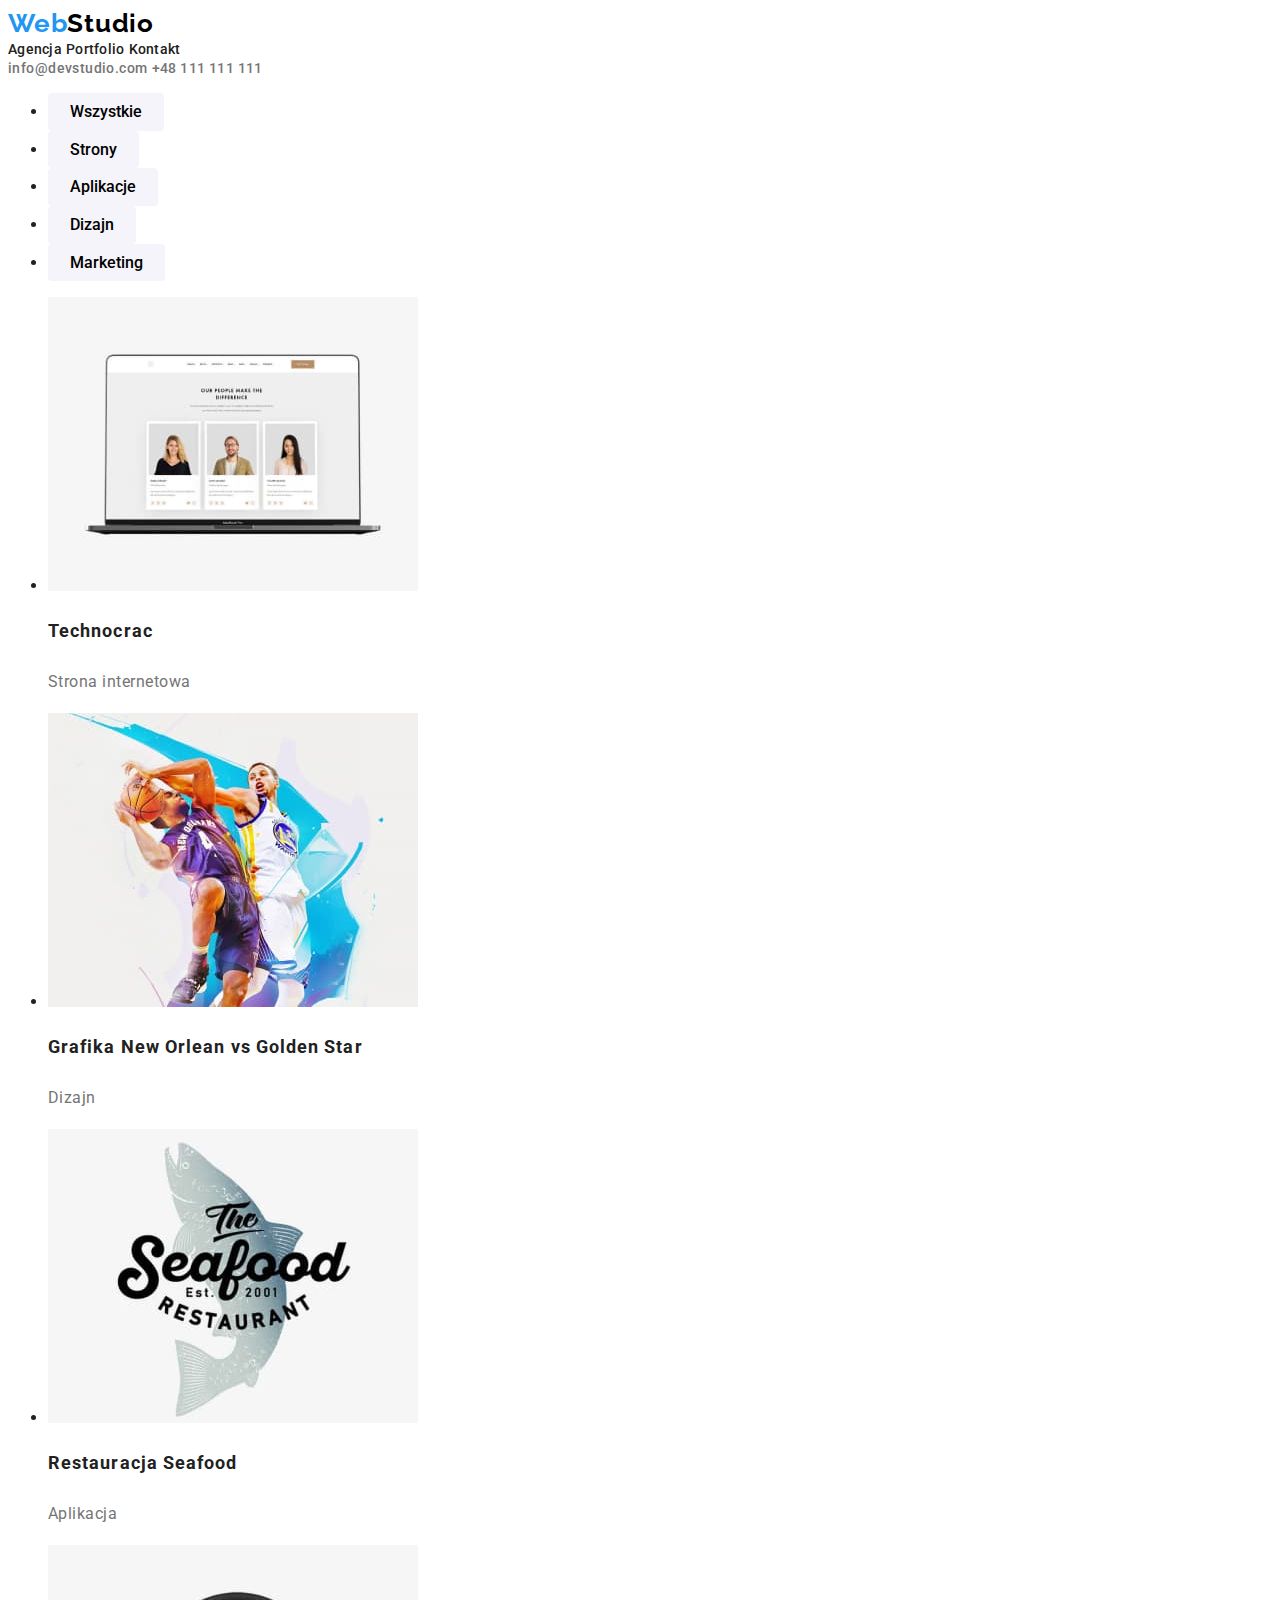
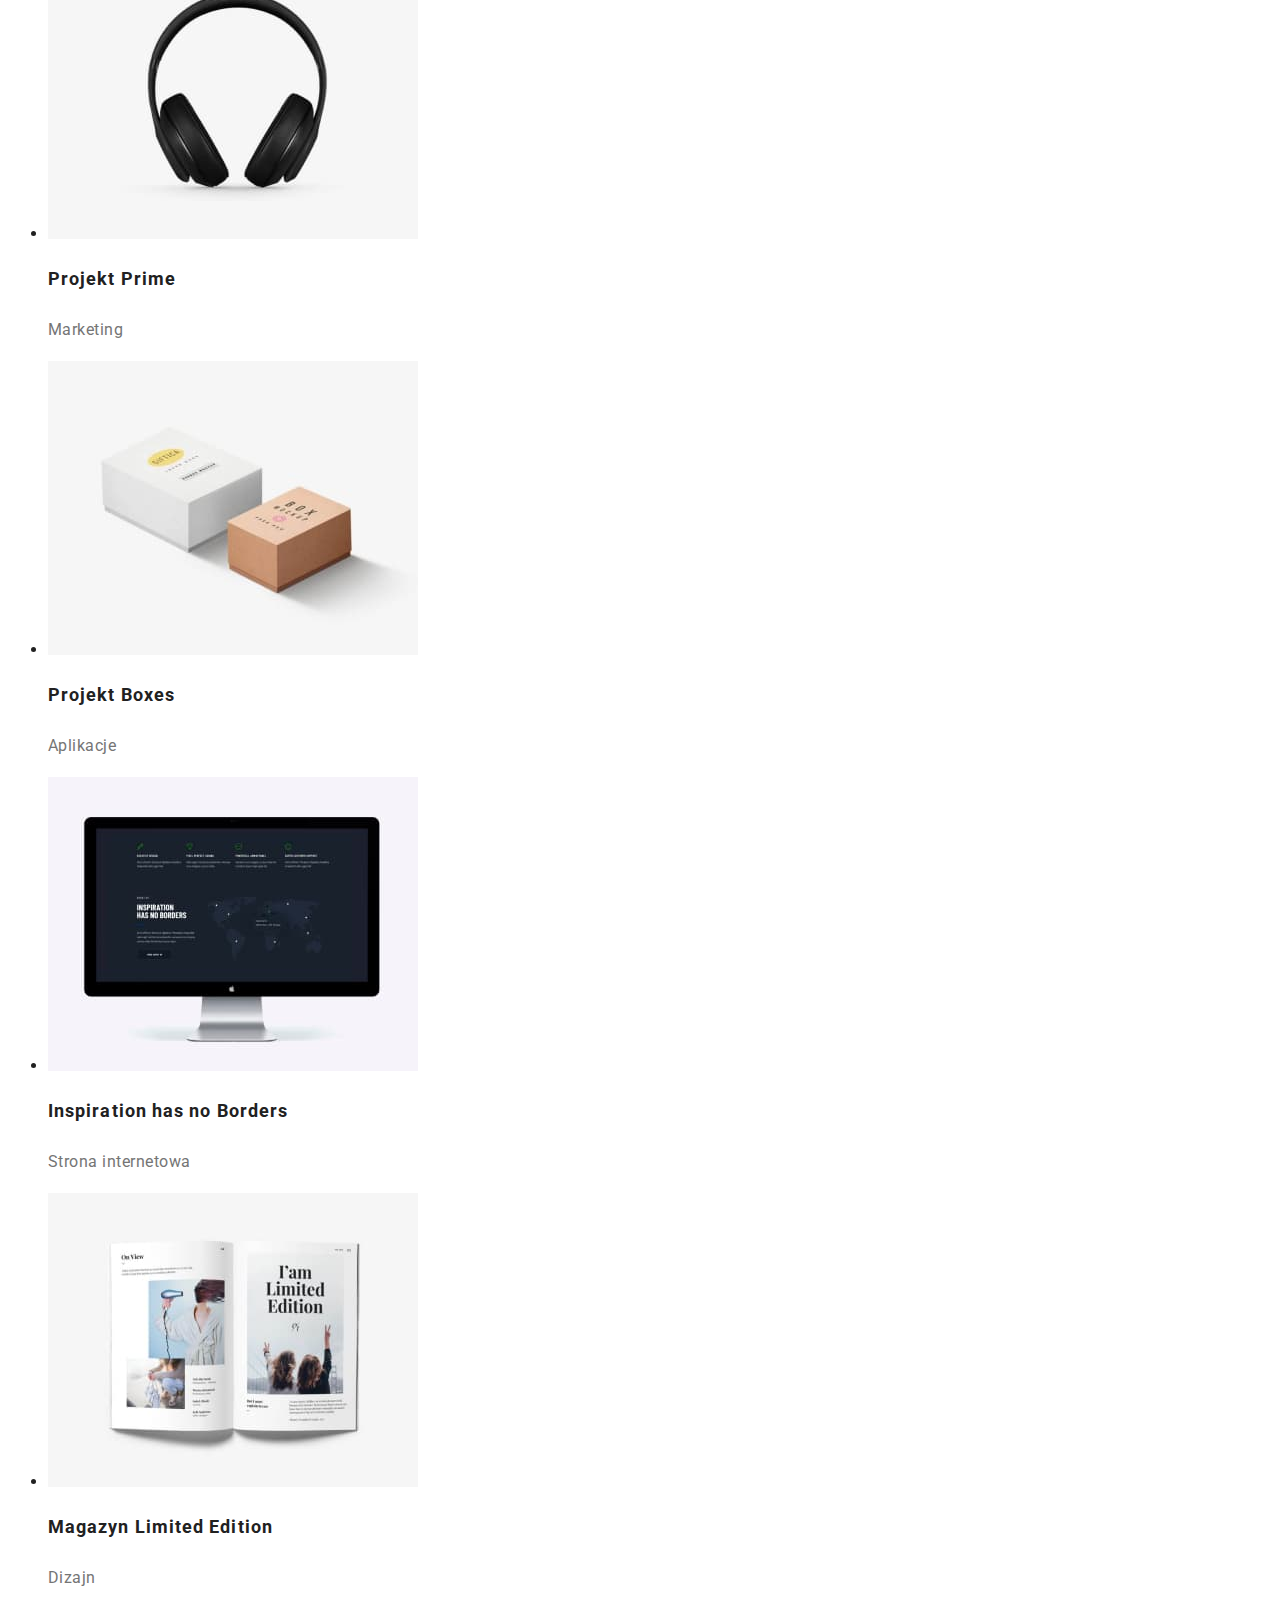
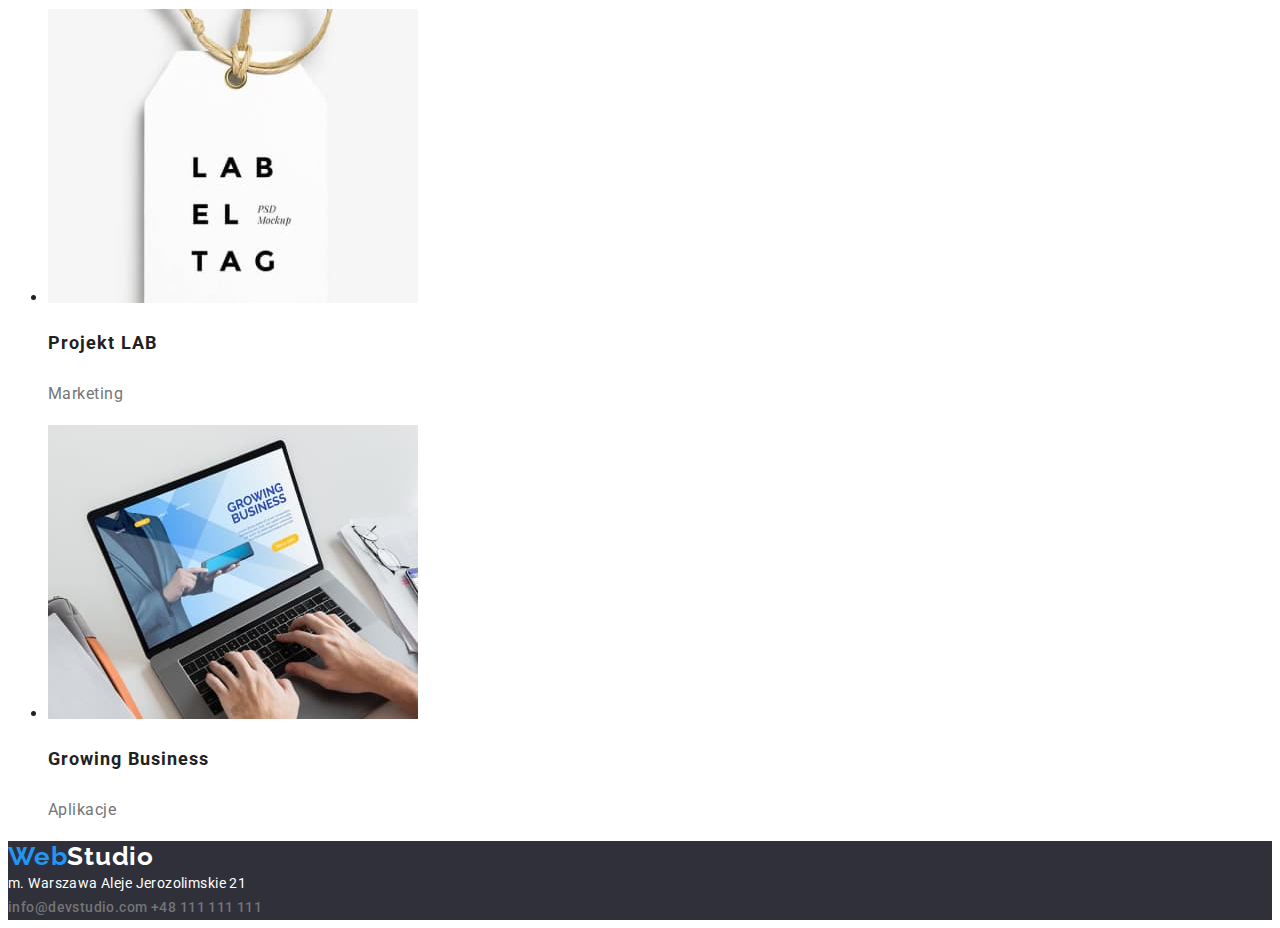
==== portfolio.html @ 80437cdb "changes 01" ====
<!DOCTYPE html>
<html lang="en">
  <head>
    <meta charset="UTF-8" />
    <meta http-equiv="X-UA-Compatible" content="IE=edge" />
    <meta name="viewport" content="width=device-width, initial-scale=1.0" />
    <title>Portfolio</title>

    <link rel="preconnect" href="https://fonts.googleapis.com" />
    <link rel="preconnect" href="https://fonts.gstatic.com" crossorigin />
    <link
      href="https://fonts.googleapis.com/css2?family=Raleway:wght@700&family=Roboto:wght@400;500;700;900&display=swap"
      rel="stylesheet"
    />
    <link rel="stylesheet" href="node_modules/modern-normalize/modern-normalize.css">
    <link rel="stylesheet" href="./CSS/style.css" />
  </head>
  <body>
    <header>
      <a class="web-studio-noundertext" href="">
        <span class="web">Web</span><span class="studio">Studio</span></a
      >
      <nav>
        <a class="link" href="./index.html">Agencja</a>
        <a class="link" href="./portfolio.html">Portfolio</a>
        <a class="link" href="">Kontakt</a>
      </nav>
      <a class="tell-mailto" href="mailto:info@devstudio.com">info@devstudio.com</a>
      <a class="tell-mailto" href="tel:+48111111111">+48 111 111 111</a>
    </header>

    <main>
      <!-- section buttons -->
      <section>
        <ul>
          <li><button type="button" class="buttonp">Wszystkie</button></li>
          <li><button type="button" class="buttonp">Strony</button></li>
          <li><button type="button" class="buttonp">Aplikacje</button></li>
          <li><button type="button" class="buttonp">Dizajn</button></li>
          <li><button type="button" class="buttonp">Marketing</button></li>
        </ul>
      </section>
      <!-- Section pictures -->
      <section>
        <ul>
          <li>
            <img src="images/img08.jpg" alt="Open laptop" width="370" height="294" />
            <p class="proj-description">Technocrac</p>
            <p class="proj-type">Strona internetowa</p>
          </li>
          <li>
            <img src="images/img09.jpg" alt="Basketball players" width="370" height="294" />
            <p class="proj-description">Grafika New Orlean vs Golden Star</p>
            <p class="proj-type">Dizajn</p>
          </li>
          <li>
            <img src="images/img10.jpg" alt="Logo of restaurant" width="370" height="294" />
            <p class="proj-description">Restauracja Seafood</p>
            <p class="proj-type">Aplikacja</p>
          </li>
          <li>
            <img src="images/img11.jpg" alt="Headphones" width="370" height="294" />
            <p class="proj-description">Projekt Prime</p>
            <p class="proj-type">Marketing</p>
          </li>
          <li>
            <img src="images/img12.jpg" alt="Two boxes" width="370" height="294" />
            <p class="proj-description">Projekt Boxes</p>
            <p class="proj-type">Aplikacje</p>
          </li>
          <li>
            <img src="images/img13.jpg" alt="PC screen" width="370" height="294" />
            <p class="proj-description">Inspiration has no Borders</p>
            <p class="proj-type">Strona internetowa</p>
          </li>
          <li>
            <img src="images/img14.jpg" alt="Open book" width="370" height="294" />
            <p class="proj-description">Magazyn Limited Edition</p>
            <p class="proj-type">Dizajn</p>
          </li>
          <li>
            <img src="images/img15.jpg" alt="Label" width="370" height="294" />
            <p class="proj-description">Projekt LAB</p>
            <p class="proj-type">Marketing</p>
          </li>
          <li>
            <img src="images/img16.jpg" alt="Open laptop with screen on" width="370" height="294" />
            <p class="proj-description">Growing Business</p>
            <p class="proj-type">Aplikacje</p>
          </li>
        </ul>
      </section>
    </main>
    <footer class="footer">
      <a class="web-studio-noundertext" href="">
        <span class="web">Web</span><span class="studio-white">Studio</span></a
      >
      <address class="address">
        m. Warszawa Aleje Jerozolimskie 21 <br />
        <a class="tell-mailto" href="mailto:info@devstudio.com">info@devstudio.com</a>
        <a class="tell-mailto" href="tel:+48111111111">+48 111 111 111</a>
      </address>
    </footer>
  </body>
</html>
---- CSS/style.css ----
body {
  font-family: roboto, sans-serif;
  color: var(--brand-black);
}

:root {
  --brand-blue: rgb(33, 150, 243);
  --brand-black: rgb(33, 33, 33, 1);
  --brand-grey: rgb(117, 117, 117);
  --brand-background-dark: rgba(47, 48, 58, 1);
  --just-black: rgb(0, 0, 0);
  --just-white: rgb(255, 255, 255);
}
/*  HEADER */
.web {
  font-family: Raleway;
  font-size: 26px;
  font-weight: 700;
  line-height: 1.2;
  letter-spacing: 0.03em;
  color: var(--brand-blue);
  text-decoration: none;
}
.studio {
  font-family: Raleway;
  font-size: 26px;
  letter-spacing: 0.03em;
  font-weight: 700;
  line-height: 1.2;
  color: var(--just-black);
  text-decoration: none;
}
.link {
  font-weight: 500;
  font-size: 14px;
  line-height: 1.15;
  letter-spacing: 0.02em;
  color: var(--brand-black);
  text-decoration: none;
}
.web-studio-noundertext {
  text-decoration: none;
}

.tell-mailto {
  font-weight: 500;
  font-size: 14px;
  letter-spacing: 0.03em;
  line-height: 1.1;
  color: var(--brand-grey);
  text-decoration: none;
}
.tell-mailto:hover,
.tell-mailto:focus,
.link:hover,
.link:focus {
  color: var(--brand-blue);
}

/* SECTION with button */
.section-box {
  background-color: var(--brand-background-dark);
}

.h1 {
  color: var(--just-white);
  font-weight: 900;
  font-size: 44px;
  line-height: 1.36;
  text-align: center;
}

.button {
  font-family: roboto;
  font-weight: 700;
  font-size: 16px;
  line-height: 1.88;
  display: flex;
  align-items: center;
  text-align: center;
  color: var(--just-white);
  background: var(--brand-blue);
  box-shadow: 0px 4px 4px rgba(0, 0, 0, 0.15);
  border-radius: 4px;
  cursor: pointer;
}

/*  LOREM IPSUM */
.lorem-heading {
  font-weight: 700;
  font-size: 14px;
  line-height: 1.1;
  letter-spacing: 0.03em;
  color: var(--brand-black);
}
.lorem-content {
  font-size: 14px;
  line-height: 1.7;
  letter-spacing: 0.03em;
  color: var(--brand-grey);
}
.section-heading {
  font-size: 36px;
  font-weight: 700;
  line-height: 1.2;
  letter-spacing: 0.03em;
  color: var(--brand-black);
}
/* NASZ ZESPOL */
.team-person {
  font-size: 16px;
  font-weight: 500;
  line-height: 1.1875;
  letter-spacing: 0.03em;
  text-align: center;
  display: block;
}
.team-position {
  font-size: 16px;
  font-weight: 400;
  line-height: 1.1875;
  letter-spacing: 0.03em;
  text-align: center;
}

/* Portfolio */
.buttonp {
  font-family: roboto;
  background-color: #f5f4fa;
  border-radius: 4px;
  border: none;
  padding: 6px 22px;
  text-decoration-color: var(--just-black);
  font-weight: 500;
  font-size: 16px;
  line-height: 1.6;
  cursor: pointer;
  /* background: #f5f4fa; */
  /* border-radius: 4px; */
}
.buttonp:hover,
.buttonp:focus {
  background-color: var(--brand-blue);
  color: var(--just-white);
  box-shadow: 0px 3px 1px rgba(0, 0, 0, 0.1), 0px 1px 2px rgba(0, 0, 0, 0.08),
    0px 2px 2px rgba(0, 0, 0, 0.12);
}
/* -> FOTO DESCRIPTION*/
.proj-description {
  font-size: 18px;
  font-weight: 700;
  line-height: 2;
  letter-spacing: 0.06em;
  color: var(--brand-black);
}

.proj-type {
  font-size: 16px;
  font-weight: 400;
  line-height: 1.875;
  letter-spacing: 0.03em;
  color: var(--brand-grey);
}

/* FOOTER */
.footer {
  background-color: var(--brand-background-dark);
}
.address {
  font-style: normal;
  font-weight: 400;
  font-size: 14px;
  line-height: 1.71;
  color: var(--just-white);
  letter-spacing: 0.03em;
  text-decoration: none;
}

.address:hover,
.address:focus {
  color: var(--brand-blue);
}
.color-gradient {
  color: rgba(255, 255, 255, 0.6);
}
.studio-white {
  font-family: Raleway;
  font-size: 26px;
  letter-spacing: 0.03em;
  font-weight: 700;
  line-height: 1.2;
  color: var(--just-white);
  text-decoration: none;
}
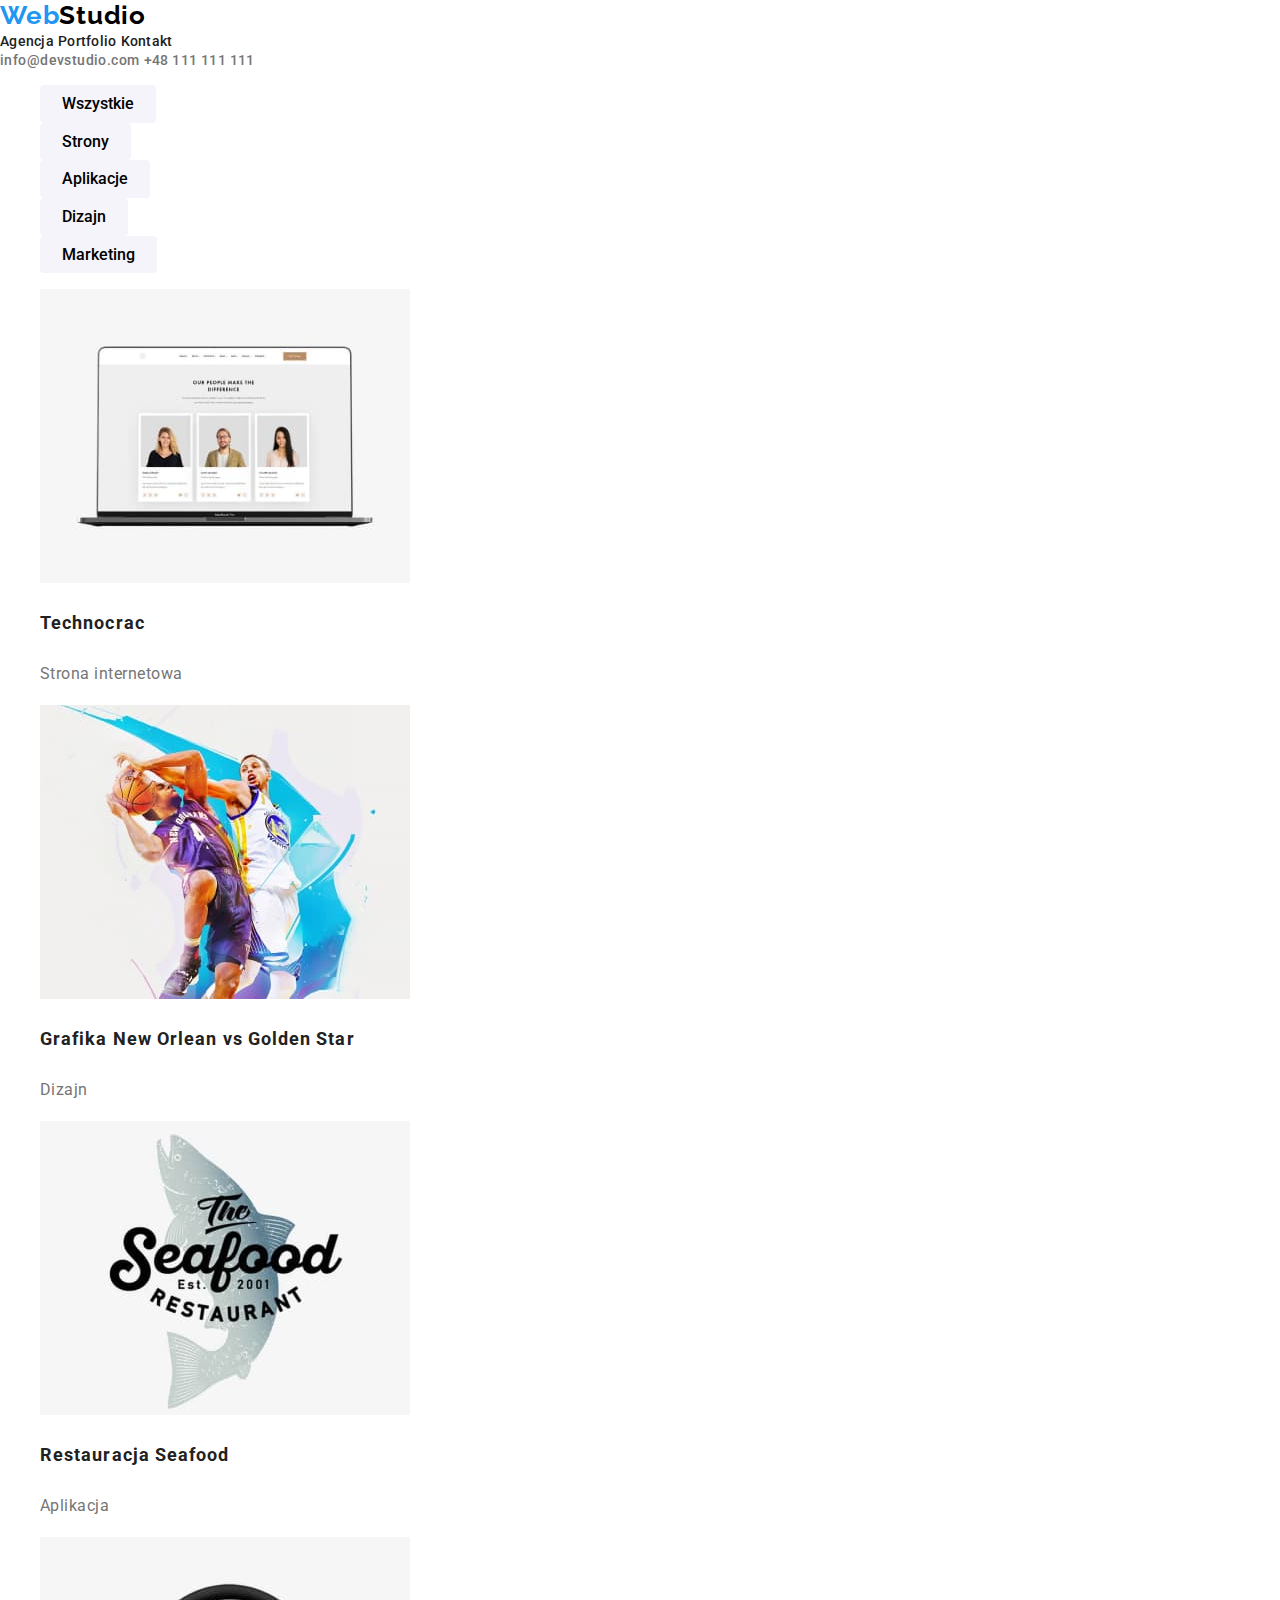
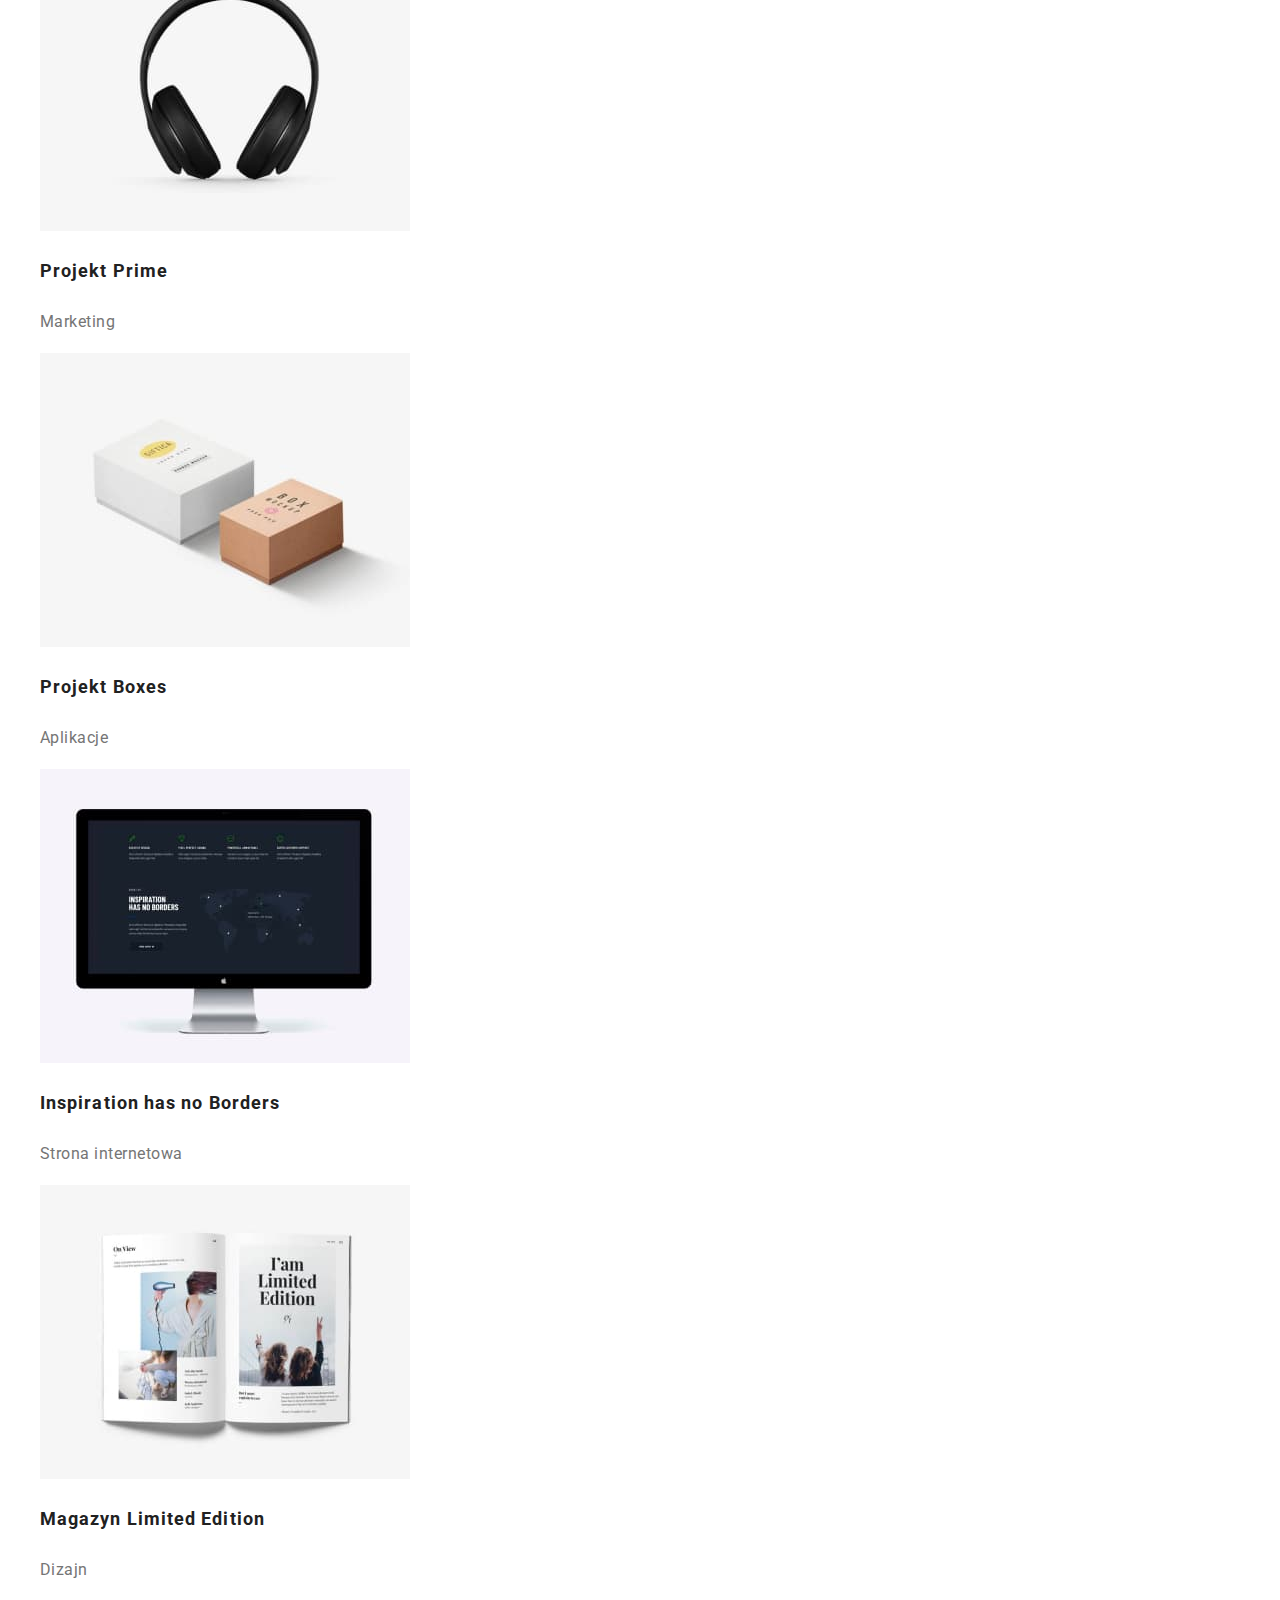
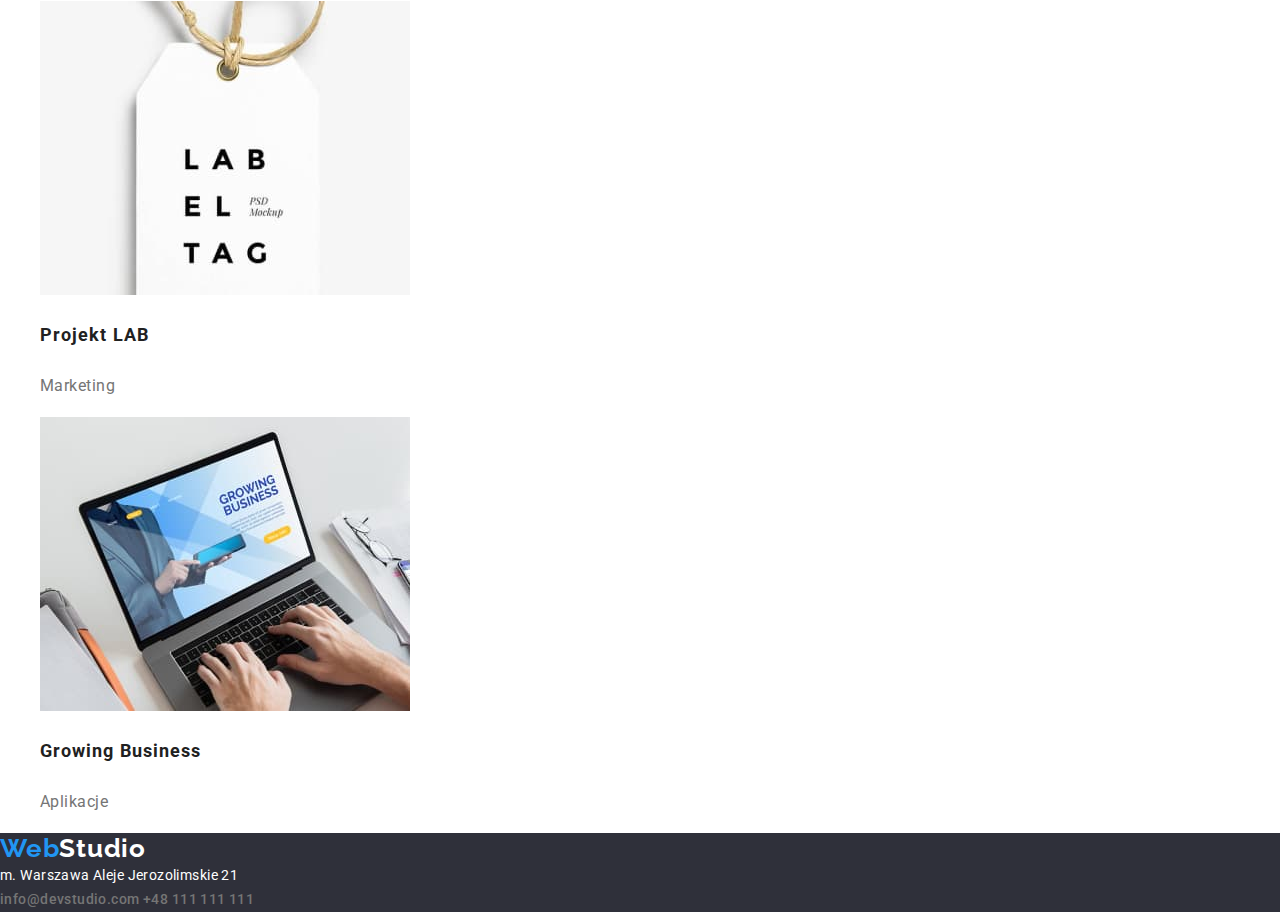
==== commit cb08b610: "changes in progres" ====
--- a/portfolio.html
+++ b/portfolio.html
@@ -12,7 +12,7 @@
       href="https://fonts.googleapis.com/css2?family=Raleway:wght@700&family=Roboto:wght@400;500;700;900&display=swap"
       rel="stylesheet"
     />
-    <link rel="stylesheet" href="node_modules/modern-normalize/modern-normalize.css">
+    <link rel="stylesheet" href="node_modules/modern-normalize/modern-normalize.css" />
     <link rel="stylesheet" href="./CSS/style.css" />
   </head>
   <body>
--- a/CSS/style.css
+++ b/CSS/style.css
@@ -1,6 +1,16 @@
+* {
+  box-sizing: border-box;
+}
+
 body {
+  max-width: 1600px;
   font-family: roboto, sans-serif;
   color: var(--brand-black);
+  margin: 0 auto;
+}
+ul {
+  list-style-type: none;
+  list-style: none;
 }
 
 :root {
@@ -58,24 +68,42 @@
 }
 
 /* SECTION with button */
+.container {
+  max-width: 1200px;
+  width: 100%;
+  margin: 0 auto;
+  padding: 0 15px;
+}
+
 .section-box {
   background-color: var(--brand-background-dark);
 }
-
+.title-box {
+  max-height: 600px;
+  flex-direction: column;
+  align-items: center;
+  /* align-items: center; */
+  display: flex;
+  /* padding-top: 200px; */
+}
 .h1 {
+  display: block;
   color: var(--just-white);
   font-weight: 900;
   font-size: 44px;
   line-height: 1.36;
   text-align: center;
+  padding-top: 200px;
 }
 
 .button {
+  display: block;
+  width: 200px;
+  height: 50px;
   font-family: roboto;
   font-weight: 700;
   font-size: 16px;
   line-height: 1.88;
-  display: flex;
   align-items: center;
   text-align: center;
   color: var(--just-white);
@@ -83,9 +111,28 @@
   box-shadow: 0px 4px 4px rgba(0, 0, 0, 0.15);
   border-radius: 4px;
   cursor: pointer;
+  margin-bottom: 200px;
+  margin-top: 30px;
 }
 
 /*  LOREM IPSUM */
+ul {
+  list-style-type: none;
+  list-style: none;
+}
+.container {
+  max-width: 1200px;
+  width: 100%;
+  margin: 0 auto;
+  padding: 0 15px;
+}
+.loremIpsum-flex {
+  display: flex;
+  /* align-self: center; */
+  gap: 30px;
+  /* margin-top: 94px; */
+}
+
 .lorem-heading {
   font-weight: 700;
   font-size: 14px;
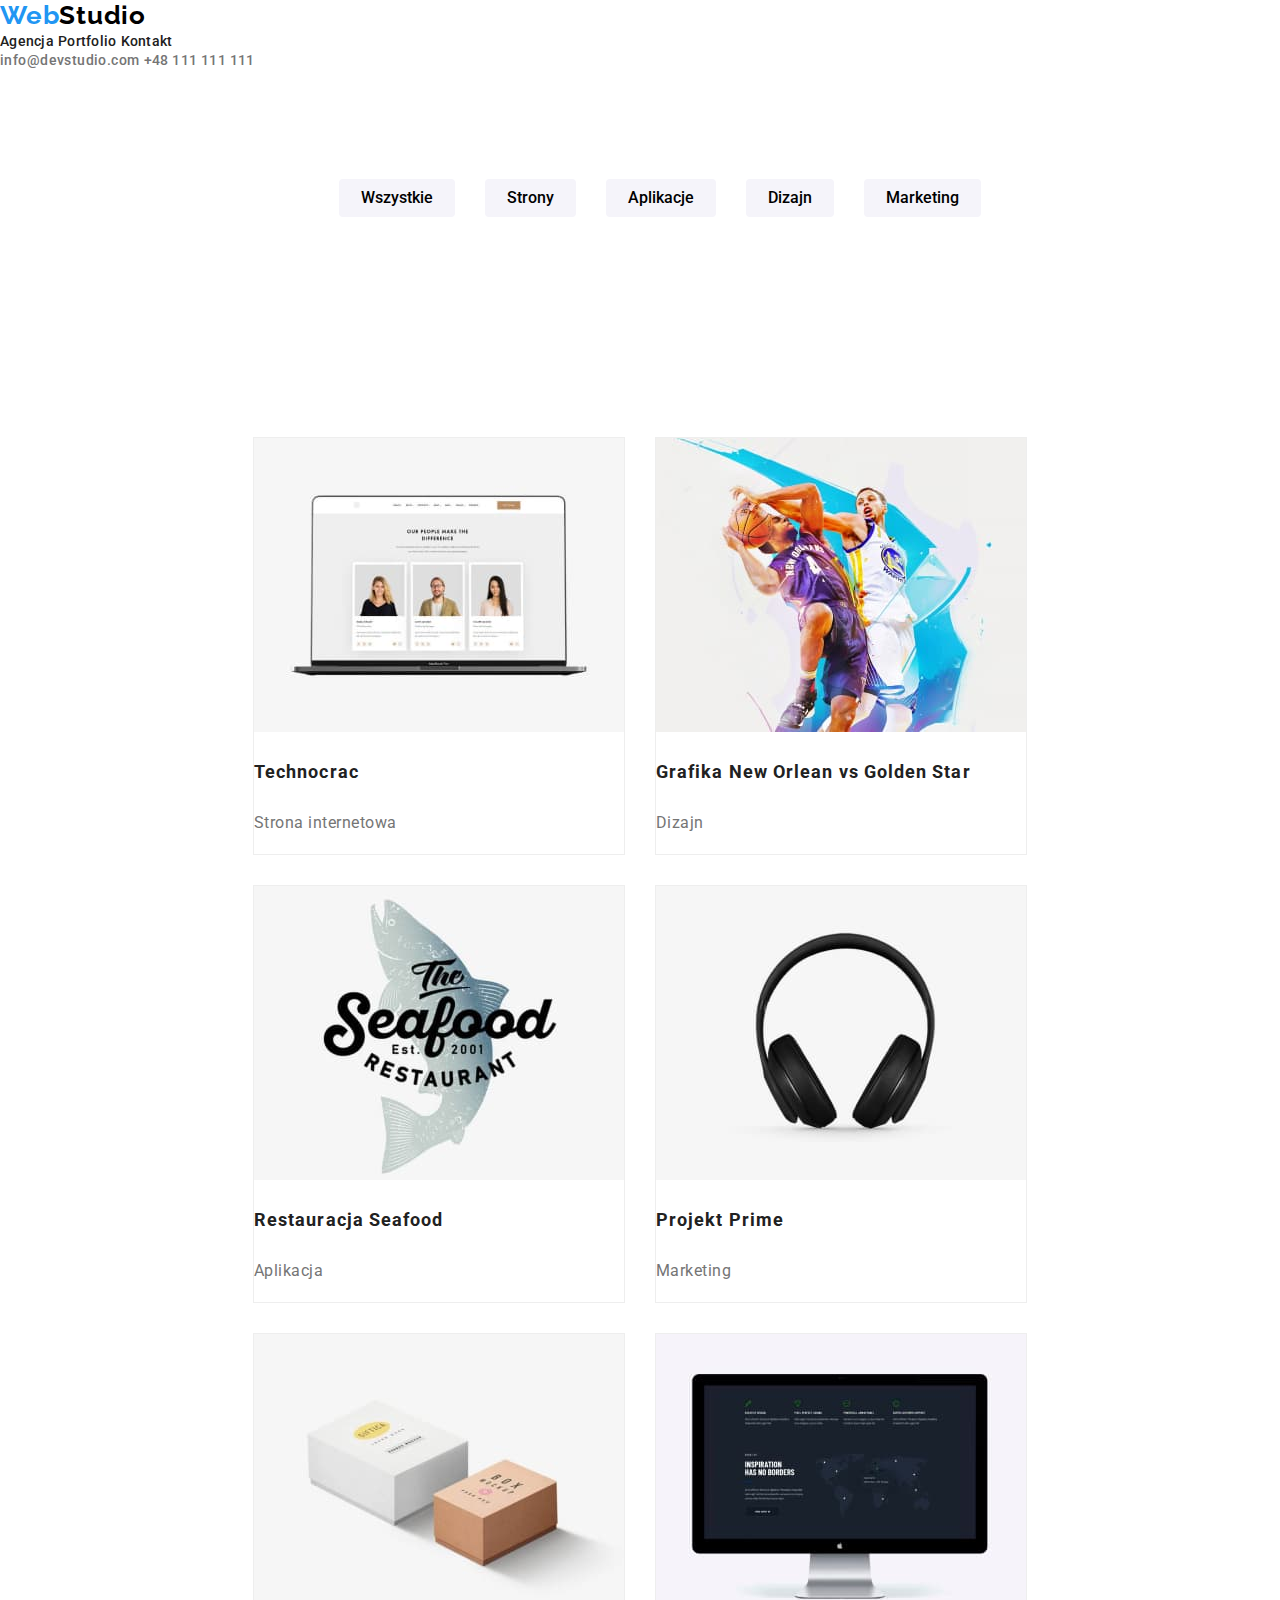
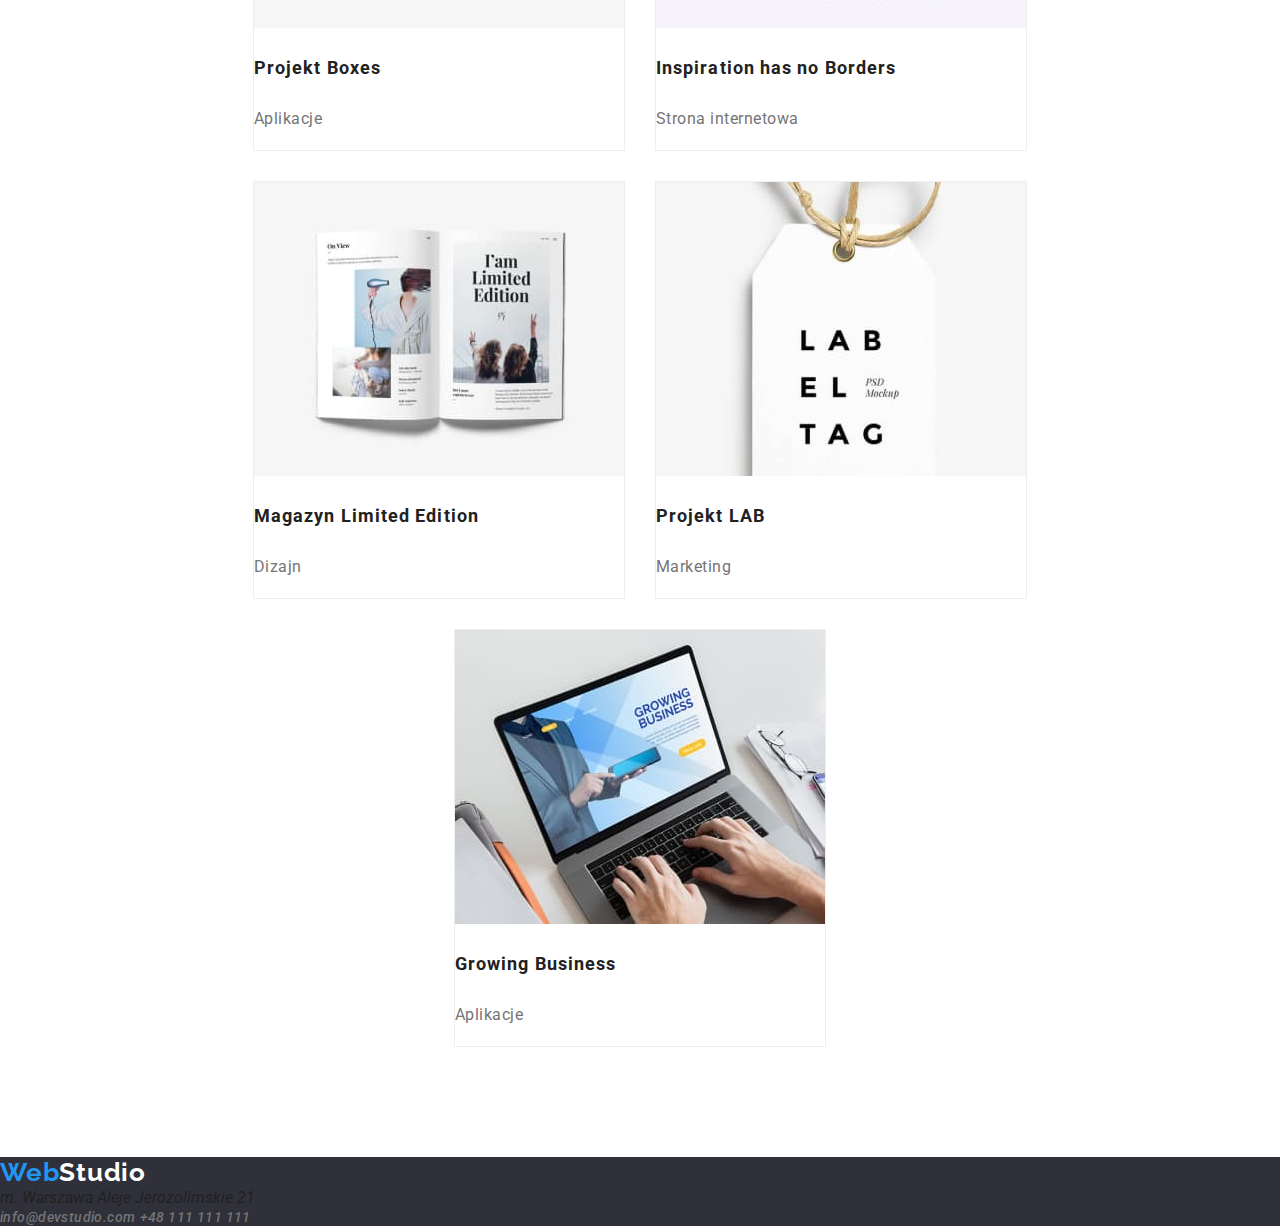
==== commit 8f771cd7: "changes" ====
--- a/portfolio.html
+++ b/portfolio.html
@@ -31,64 +31,75 @@
 
     <main>
       <!-- section buttons -->
-      <section>
-        <ul>
-          <li><button type="button" class="buttonp">Wszystkie</button></li>
-          <li><button type="button" class="buttonp">Strony</button></li>
-          <li><button type="button" class="buttonp">Aplikacje</button></li>
-          <li><button type="button" class="buttonp">Dizajn</button></li>
-          <li><button type="button" class="buttonp">Marketing</button></li>
-        </ul>
+      <section class="section">
+        <div class="container">
+          <ul class="buttonpflex">
+            <li><button type="button" class="buttonp">Wszystkie</button></li>
+            <li><button type="button" class="buttonp">Strony</button></li>
+            <li><button type="button" class="buttonp">Aplikacje</button></li>
+            <li><button type="button" class="buttonp">Dizajn</button></li>
+            <li><button type="button" class="buttonp">Marketing</button></li>
+          </ul>
+        </div>
       </section>
+
       <!-- Section pictures -->
-      <section>
-        <ul>
-          <li>
-            <img src="images/img08.jpg" alt="Open laptop" width="370" height="294" />
-            <p class="proj-description">Technocrac</p>
-            <p class="proj-type">Strona internetowa</p>
-          </li>
-          <li>
-            <img src="images/img09.jpg" alt="Basketball players" width="370" height="294" />
-            <p class="proj-description">Grafika New Orlean vs Golden Star</p>
-            <p class="proj-type">Dizajn</p>
-          </li>
-          <li>
-            <img src="images/img10.jpg" alt="Logo of restaurant" width="370" height="294" />
-            <p class="proj-description">Restauracja Seafood</p>
-            <p class="proj-type">Aplikacja</p>
-          </li>
-          <li>
-            <img src="images/img11.jpg" alt="Headphones" width="370" height="294" />
-            <p class="proj-description">Projekt Prime</p>
-            <p class="proj-type">Marketing</p>
-          </li>
-          <li>
-            <img src="images/img12.jpg" alt="Two boxes" width="370" height="294" />
-            <p class="proj-description">Projekt Boxes</p>
-            <p class="proj-type">Aplikacje</p>
-          </li>
-          <li>
-            <img src="images/img13.jpg" alt="PC screen" width="370" height="294" />
-            <p class="proj-description">Inspiration has no Borders</p>
-            <p class="proj-type">Strona internetowa</p>
-          </li>
-          <li>
-            <img src="images/img14.jpg" alt="Open book" width="370" height="294" />
-            <p class="proj-description">Magazyn Limited Edition</p>
-            <p class="proj-type">Dizajn</p>
-          </li>
-          <li>
-            <img src="images/img15.jpg" alt="Label" width="370" height="294" />
-            <p class="proj-description">Projekt LAB</p>
-            <p class="proj-type">Marketing</p>
-          </li>
-          <li>
-            <img src="images/img16.jpg" alt="Open laptop with screen on" width="370" height="294" />
-            <p class="proj-description">Growing Business</p>
-            <p class="proj-type">Aplikacje</p>
-          </li>
-        </ul>
+
+      <section class="section">
+        <div class="container">
+          <ul class="picturesp-flex">
+            <li class="imgp">
+              <img src="images/img08.jpg" alt="Open laptop" width="370" height="294" />
+              <p class="proj-description">Technocrac</p>
+              <p class="proj-type">Strona internetowa</p>
+            </li>
+            <li class="imgp">
+              <img src="images/img09.jpg" alt="Basketball players" width="370" height="294" />
+              <p class="proj-description">Grafika New Orlean vs Golden Star</p>
+              <p class="proj-type">Dizajn</p>
+            </li>
+            <li class="imgp">
+              <img src="images/img10.jpg" alt="Logo of restaurant" width="370" height="294" />
+              <p class="proj-description">Restauracja Seafood</p>
+              <p class="proj-type">Aplikacja</p>
+            </li>
+            <li class="imgp">
+              <img src="images/img11.jpg" alt="Headphones" width="370" height="294" />
+              <p class="proj-description">Projekt Prime</p>
+              <p class="proj-type">Marketing</p>
+            </li>
+            <li class="imgp">
+              <img src="images/img12.jpg" alt="Two boxes" width="370" height="294" />
+              <p class="proj-description">Projekt Boxes</p>
+              <p class="proj-type">Aplikacje</p>
+            </li>
+            <li class="imgp">
+              <img src="images/img13.jpg" alt="PC screen" width="370" height="294" />
+              <p class="proj-description">Inspiration has no Borders</p>
+              <p class="proj-type">Strona internetowa</p>
+            </li>
+            <li class="imgp">
+              <img src="images/img14.jpg" alt="Open book" width="370" height="294" />
+              <p class="proj-description">Magazyn Limited Edition</p>
+              <p class="proj-type">Dizajn</p>
+            </li>
+            <li class="imgp">
+              <img src="images/img15.jpg" alt="Label" width="370" height="294" />
+              <p class="proj-description">Projekt LAB</p>
+              <p class="proj-type">Marketing</p>
+            </li>
+            <li class="imgp">
+              <img
+                src="images/img16.jpg"
+                alt="Open laptop with screen on"
+                width="370"
+                height="294"
+              />
+              <p class="proj-description">Growing Business</p>
+              <p class="proj-type">Aplikacje</p>
+            </li>
+          </ul>
+        </div>
       </section>
     </main>
     <footer class="footer">
--- a/CSS/style.css
+++ b/CSS/style.css
@@ -1,7 +1,10 @@
 * {
   box-sizing: border-box;
 }
-
+ul {
+  list-style-type: none;
+  list-style: none;
+}
 body {
   max-width: 1600px;
   font-family: roboto, sans-serif;
@@ -68,6 +71,11 @@
 }
 
 /* SECTION with button */
+.section {
+  padding-top: 94px;
+  padding-bottom: 94px;
+}
+
 .container {
   max-width: 1200px;
   width: 100%;
@@ -116,19 +124,16 @@
 }
 
 /*  LOREM IPSUM */
-ul {
-  list-style-type: none;
-  list-style: none;
-}
+
 .container {
   max-width: 1200px;
   width: 100%;
   margin: 0 auto;
   padding: 0 15px;
 }
-.loremIpsum-flex {
-  display: flex;
-  /* align-self: center; */
+.loremipsum-flex {
+  display: flex;
+  align-self: center;
   gap: 30px;
   /* margin-top: 94px; */
 }
@@ -146,14 +151,42 @@
   letter-spacing: 0.03em;
   color: var(--brand-grey);
 }
+
+/* CZYM SIE ZAJMUJEMY */
+
 .section-heading {
   font-size: 36px;
   font-weight: 700;
   line-height: 1.2;
   letter-spacing: 0.03em;
   color: var(--brand-black);
-}
+  display: flex;
+  justify-content: center;
+  align-items: center;
+}
+
+.czym-sie-flex {
+  display: flex;
+  gap: 30px;
+  text-align: center;
+  justify-content: center;
+}
+
 /* NASZ ZESPOL */
+.nasz-zespol-flex {
+  display: flex;
+  gap: 30px;
+  text-align: center;
+  justify-content: center;
+}
+.picture {
+  padding: 0;
+  align-items: center;
+  background: #ffffff;
+  box-shadow: 0px 1px 3px rgba(0, 0, 0, 0.12), 0px 1px 1px rgba(0, 0, 0, 0.14),
+    0px 2px 1px rgba(0, 0, 0, 0.2);
+  border-radius: 0px 0px 4px 4px;
+}
 .team-person {
   font-size: 16px;
   font-weight: 500;
@@ -171,6 +204,14 @@
 }
 
 /* Portfolio */
+
+.buttonpflex {
+  display: flex;
+  gap: 30px;
+  text-align: center;
+  justify-content: center;
+}
+
 .buttonp {
   font-family: roboto;
   background-color: #f5f4fa;
@@ -193,6 +234,19 @@
     0px 2px 2px rgba(0, 0, 0, 0.12);
 }
 /* -> FOTO DESCRIPTION*/
+
+.picturesp-flex {
+  display: flex;
+  flex-wrap: wrap;
+  justify-content: center;
+  gap: 30px;
+  padding: 0;
+  /* align-content: space-around; */
+}
+.imgp {
+  border: 1px solid #eeeeee;
+  flex-basis: calc((100% - 3 * 30px) / 3);
+}
 .proj-description {
   font-size: 18px;
   font-weight: 700;
@@ -213,7 +267,9 @@
 .footer {
   background-color: var(--brand-background-dark);
 }
-.address {
+/* .web-studio-padding {
+  padding-bottom: 60px;;
+} */
   font-style: normal;
   font-weight: 400;
   font-size: 14px;
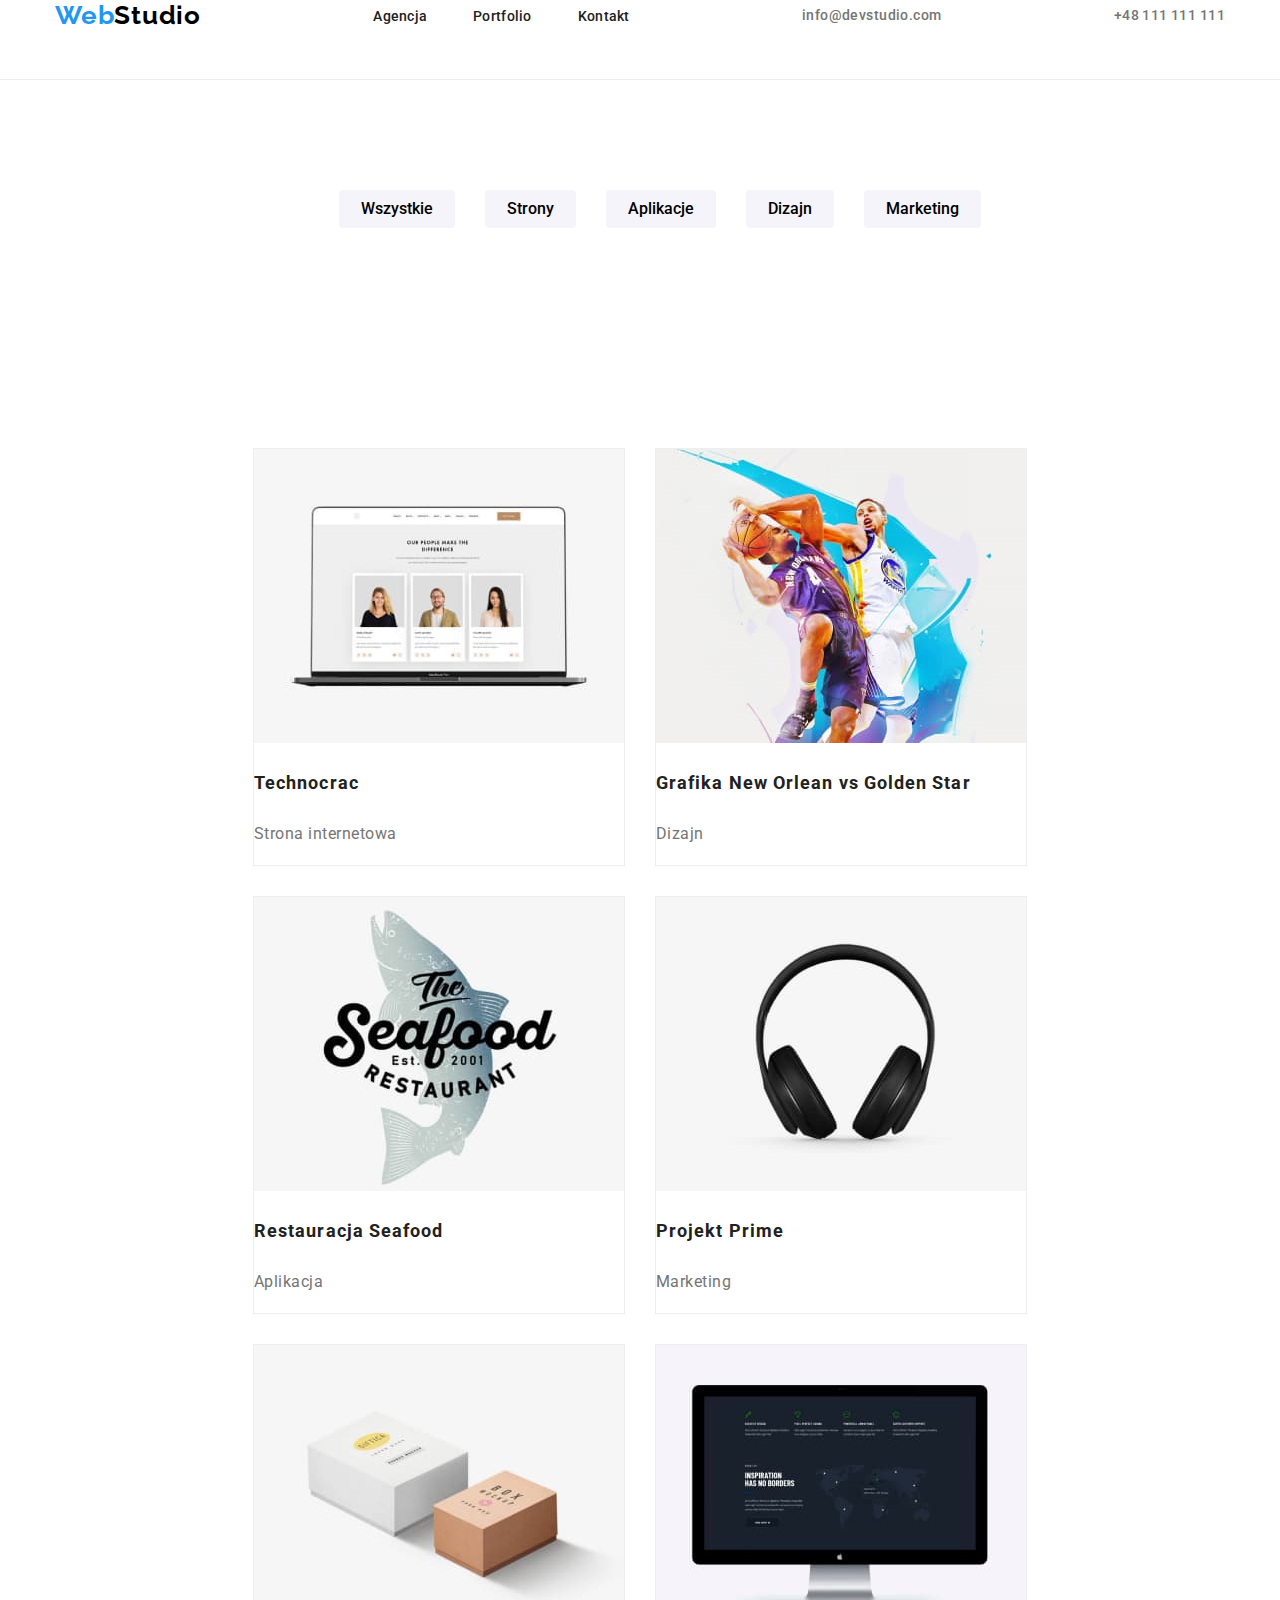
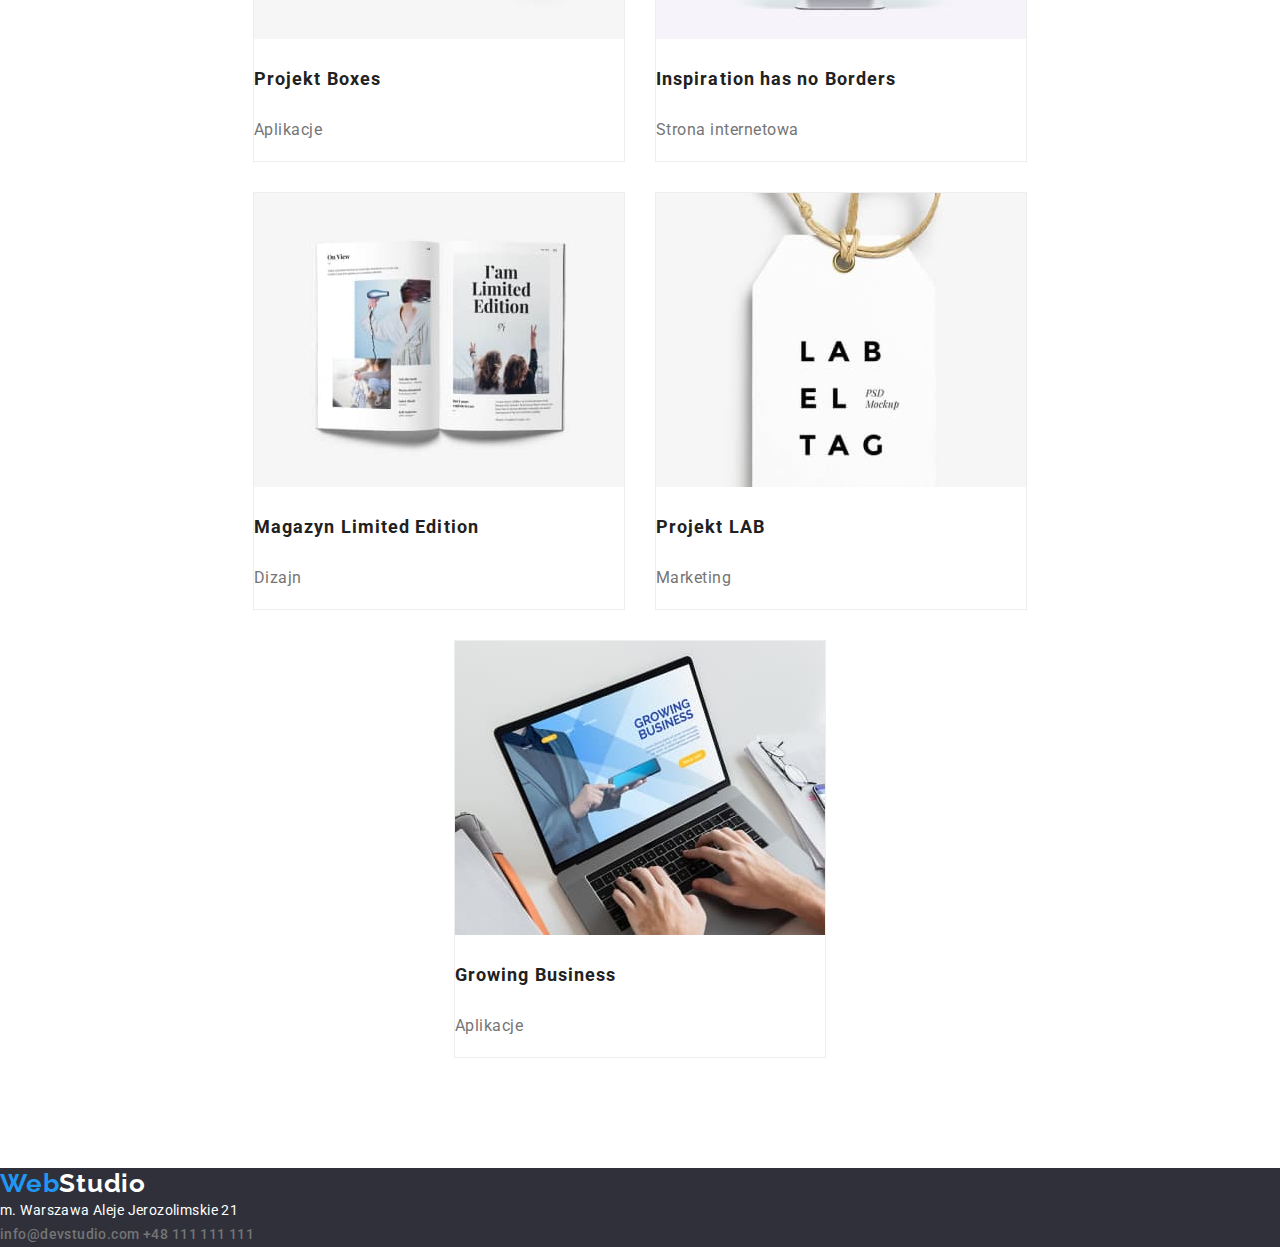
==== commit c169f6d3: "changes" ====
--- a/portfolio.html
+++ b/portfolio.html
@@ -16,17 +16,21 @@
     <link rel="stylesheet" href="./CSS/style.css" />
   </head>
   <body>
-    <header>
-      <a class="web-studio-noundertext" href="">
-        <span class="web">Web</span><span class="studio">Studio</span></a
-      >
-      <nav>
-        <a class="link" href="./index.html">Agencja</a>
-        <a class="link" href="./portfolio.html">Portfolio</a>
-        <a class="link" href="">Kontakt</a>
-      </nav>
-      <a class="tell-mailto" href="mailto:info@devstudio.com">info@devstudio.com</a>
-      <a class="tell-mailto" href="tel:+48111111111">+48 111 111 111</a>
+    <header class="top-background">
+      <section class="container">
+        <div class="header-flex">
+          <a class="web-studio-noundertext" href="">
+            <span class="web">Web</span><span class="studio">Studio</span></a
+          >
+          <nav class="header-nav-flex">
+            <a class="link" href="./index.html">Agencja</a>
+            <a class="link" href="./portfolio.html">Portfolio</a>
+            <a class="link" href="">Kontakt</a>
+          </nav>
+          <a class="tell-mailto" href="mailto:info@devstudio.com">info@devstudio.com</a>
+          <a class="tell-mailto" href="tel:+48111111111">+48 111 111 111</a>
+        </div>
+      </section>
     </header>
 
     <main>
--- a/CSS/style.css
+++ b/CSS/style.css
@@ -25,6 +25,23 @@
   --just-white: rgb(255, 255, 255);
 }
 /*  HEADER */
+
+.top-background {
+  border-bottom: 1px solid rgb(236, 236, 236);
+  height: 80px;
+}
+.header-flex {
+  display: flex;
+  align-items: center;
+  justify-content: space-between;
+  align-content: center;
+}
+.header-nav-flex {
+  display: flex;
+  align-items: center;
+  align-content: center;
+  gap: 46px;
+}
 .web {
   font-family: Raleway;
   font-size: 26px;
@@ -269,7 +286,8 @@
 }
 /* .web-studio-padding {
   padding-bottom: 60px;;
-} */
+*/
+.address {
   font-style: normal;
   font-weight: 400;
   font-size: 14px;
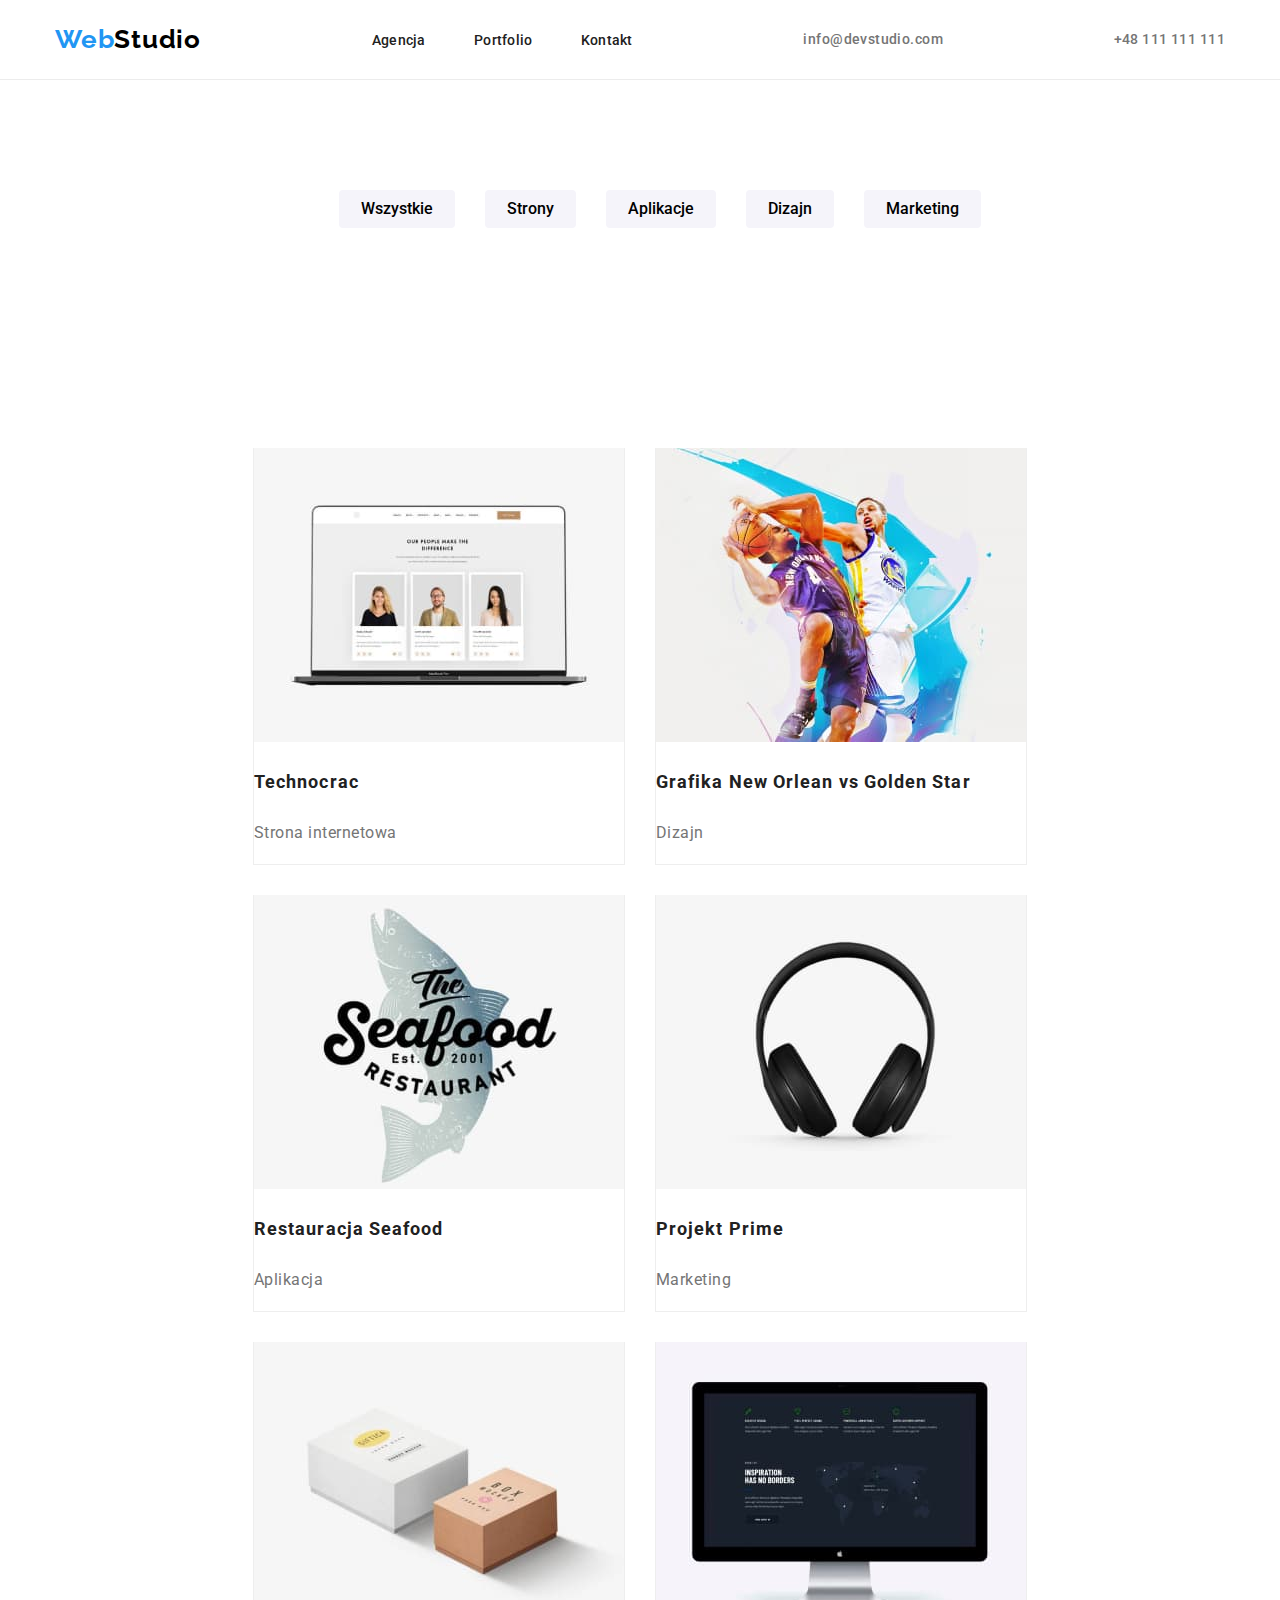
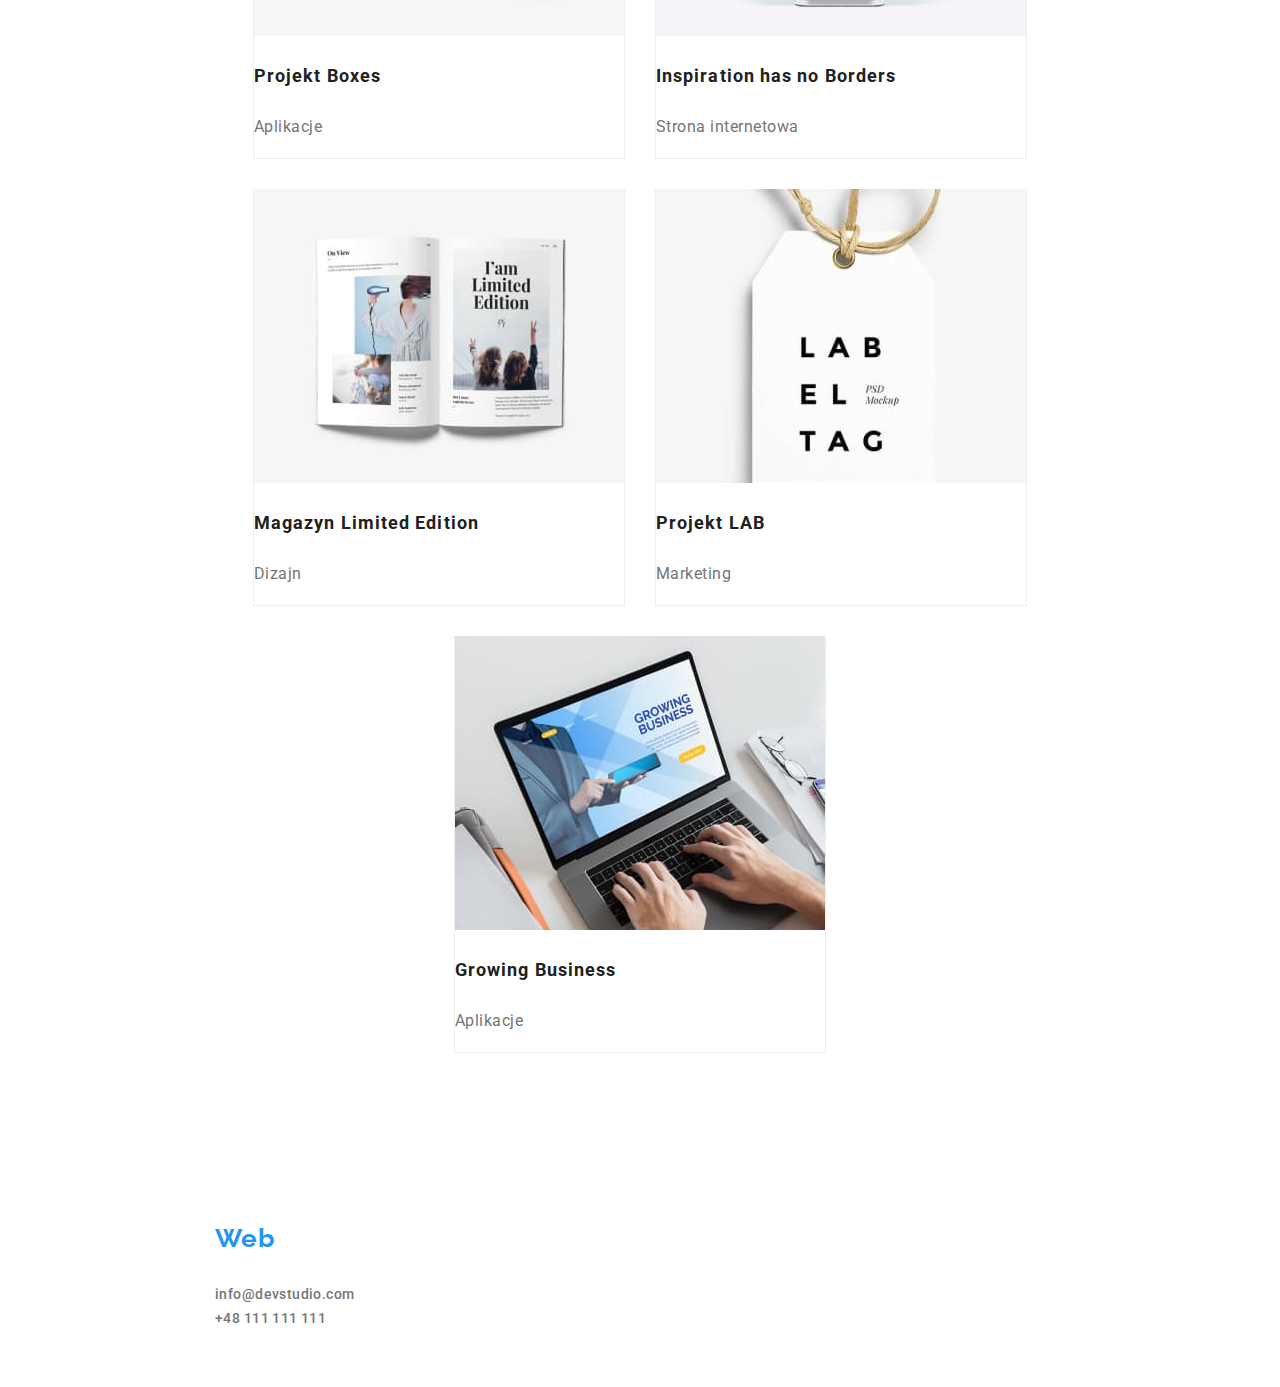
==== commit 717bdfb7: "changes" ====
--- a/portfolio.html
+++ b/portfolio.html
@@ -12,14 +12,21 @@
       href="https://fonts.googleapis.com/css2?family=Raleway:wght@700&family=Roboto:wght@400;500;700;900&display=swap"
       rel="stylesheet"
     />
-    <link rel="stylesheet" href="node_modules/modern-normalize/modern-normalize.css" />
+
+    <link
+      rel="stylesheet"
+      href="https://cdnjs.cloudflare.com/ajax/libs/modern-normalize/1.1.0/modern-normalize.min.css"
+      integrity="sha512-wpPYUAdjBVSE4KJnH1VR1HeZfpl1ub8YT/NKx4PuQ5NmX2tKuGu6U/JRp5y+Y8XG2tV+wKQpNHVUX03MfMFn9Q=="
+      crossorigin="anonymous"
+      referrerpolicy="no-referrer"
+    />
     <link rel="stylesheet" href="./CSS/style.css" />
   </head>
   <body>
     <header class="top-background">
       <section class="container">
         <div class="header-flex">
-          <a class="web-studio-noundertext" href="">
+          <a class="web-studio-header" href="">
             <span class="web">Web</span><span class="studio">Studio</span></a
           >
           <nav class="header-nav-flex">
@@ -53,42 +60,42 @@
         <div class="container">
           <ul class="picturesp-flex">
             <li class="imgp">
-              <img src="images/img08.jpg" alt="Open laptop" width="370" height="294" />
+              <img src="images/img08.jpg" alt="Open laptop" width="370" />
               <p class="proj-description">Technocrac</p>
               <p class="proj-type">Strona internetowa</p>
             </li>
             <li class="imgp">
-              <img src="images/img09.jpg" alt="Basketball players" width="370" height="294" />
+              <img src="images/img09.jpg" alt="Basketball players" width="370" />
               <p class="proj-description">Grafika New Orlean vs Golden Star</p>
               <p class="proj-type">Dizajn</p>
             </li>
             <li class="imgp">
-              <img src="images/img10.jpg" alt="Logo of restaurant" width="370" height="294" />
+              <img src="images/img10.jpg" alt="Logo of restaurant" width="370" />
               <p class="proj-description">Restauracja Seafood</p>
               <p class="proj-type">Aplikacja</p>
             </li>
             <li class="imgp">
-              <img src="images/img11.jpg" alt="Headphones" width="370" height="294" />
+              <img src="images/img11.jpg" alt="Headphones" width="370" />
               <p class="proj-description">Projekt Prime</p>
               <p class="proj-type">Marketing</p>
             </li>
             <li class="imgp">
-              <img src="images/img12.jpg" alt="Two boxes" width="370" height="294" />
+              <img src="images/img12.jpg" alt="Two boxes" width="370" />
               <p class="proj-description">Projekt Boxes</p>
               <p class="proj-type">Aplikacje</p>
             </li>
             <li class="imgp">
-              <img src="images/img13.jpg" alt="PC screen" width="370" height="294" />
+              <img src="images/img13.jpg" alt="PC screen" width="370" />
               <p class="proj-description">Inspiration has no Borders</p>
               <p class="proj-type">Strona internetowa</p>
             </li>
             <li class="imgp">
-              <img src="images/img14.jpg" alt="Open book" width="370" height="294" />
+              <img src="images/img14.jpg" alt="Open book" width="370" />
               <p class="proj-description">Magazyn Limited Edition</p>
               <p class="proj-type">Dizajn</p>
             </li>
             <li class="imgp">
-              <img src="images/img15.jpg" alt="Label" width="370" height="294" />
+              <img src="images/img15.jpg" alt="Label" width="370" />
               <p class="proj-description">Projekt LAB</p>
               <p class="proj-type">Marketing</p>
             </li>
@@ -107,7 +114,7 @@
       </section>
     </main>
     <footer class="footer">
-      <a class="web-studio-noundertext" href="">
+      <a class="web-studio-footer" href="">
         <span class="web">Web</span><span class="studio-white">Studio</span></a
       >
       <address class="address">
--- a/CSS/style.css
+++ b/CSS/style.css
@@ -1,12 +1,12 @@
 * {
   box-sizing: border-box;
 }
+
 ul {
   list-style-type: none;
   list-style: none;
 }
 body {
-  max-width: 1600px;
   font-family: roboto, sans-serif;
   color: var(--brand-black);
   margin: 0 auto;
@@ -35,12 +35,15 @@
   align-items: center;
   justify-content: space-between;
   align-content: center;
+  padding-top: 24px;
 }
 .header-nav-flex {
   display: flex;
-  align-items: center;
-  align-content: center;
+  /* align-items: center;
+  align-content: center; */
+  justify-content: space-between;
   gap: 46px;
+  width: 261px;
 }
 .web {
   font-family: Raleway;
@@ -68,8 +71,9 @@
   color: var(--brand-black);
   text-decoration: none;
 }
-.web-studio-noundertext {
-  text-decoration: none;
+.web-studio-header {
+  text-decoration: none;
+  /* padding-top: 24px; */
 }
 
 .tell-mailto {
@@ -87,6 +91,9 @@
   color: var(--brand-blue);
 }
 
+.gap-between-header {
+  margin-left: 50px;
+}
 /* SECTION with button */
 .section {
   padding-top: 94px;
@@ -123,8 +130,8 @@
 
 .button {
   display: block;
-  width: 200px;
-  height: 50px;
+  /* width: 200px;
+  height: 50px; */
   font-family: roboto;
   font-weight: 700;
   font-size: 16px;
@@ -161,6 +168,8 @@
   line-height: 1.1;
   letter-spacing: 0.03em;
   color: var(--brand-black);
+  text-align: left;
+  margin: 89px 0 10px 0;
 }
 .lorem-content {
   font-size: 14px;
@@ -180,6 +189,7 @@
   display: flex;
   justify-content: center;
   align-items: center;
+  margin: 0 0 50px 0;
 }
 
 .czym-sie-flex {
@@ -190,6 +200,11 @@
 }
 
 /* NASZ ZESPOL */
+
+.nasz-zespol-backgroundcolor {
+  background-color: rgba(245, 244, 250, 1);
+}
+
 .nasz-zespol-flex {
   display: flex;
   gap: 30px;
@@ -211,6 +226,7 @@
   letter-spacing: 0.03em;
   text-align: center;
   display: block;
+  margin: 30px 0 10px 0;
 }
 .team-position {
   font-size: 16px;
@@ -218,6 +234,7 @@
   line-height: 1.1875;
   letter-spacing: 0.03em;
   text-align: center;
+  margin: 10px 0 30px 0;
 }
 
 /* Portfolio */
@@ -261,7 +278,10 @@
   /* align-content: space-around; */
 }
 .imgp {
-  border: 1px solid #eeeeee;
+  border-right: 1px solid #eeeeee;
+  border-bottom: 1px solid #eeeeee;
+  border-left: 1px solid #eeeeee;
+  /* flex-basis: auto; */
   flex-basis: calc((100% - 3 * 30px) / 3);
 }
 .proj-description {
@@ -281,12 +301,18 @@
 }
 
 /* FOOTER */
+
+.footer-background {
+  background-color: var(--brand-background-dark);
+}
 .footer {
-  background-color: var(--brand-background-dark);
-}
-/* .web-studio-padding {
-  padding-bottom: 60px;;
-*/
+  padding: 60px 0 60px 215px;
+}
+.web-studio-footer {
+  text-decoration: none;
+  margin-bottom: 20px;
+}
+
 .address {
   font-style: normal;
   font-weight: 400;
@@ -295,6 +321,9 @@
   color: var(--just-white);
   letter-spacing: 0.03em;
   text-decoration: none;
+  display: flex;
+  flex-direction: column;
+  gap: 9px;
 }
 
 .address:hover,
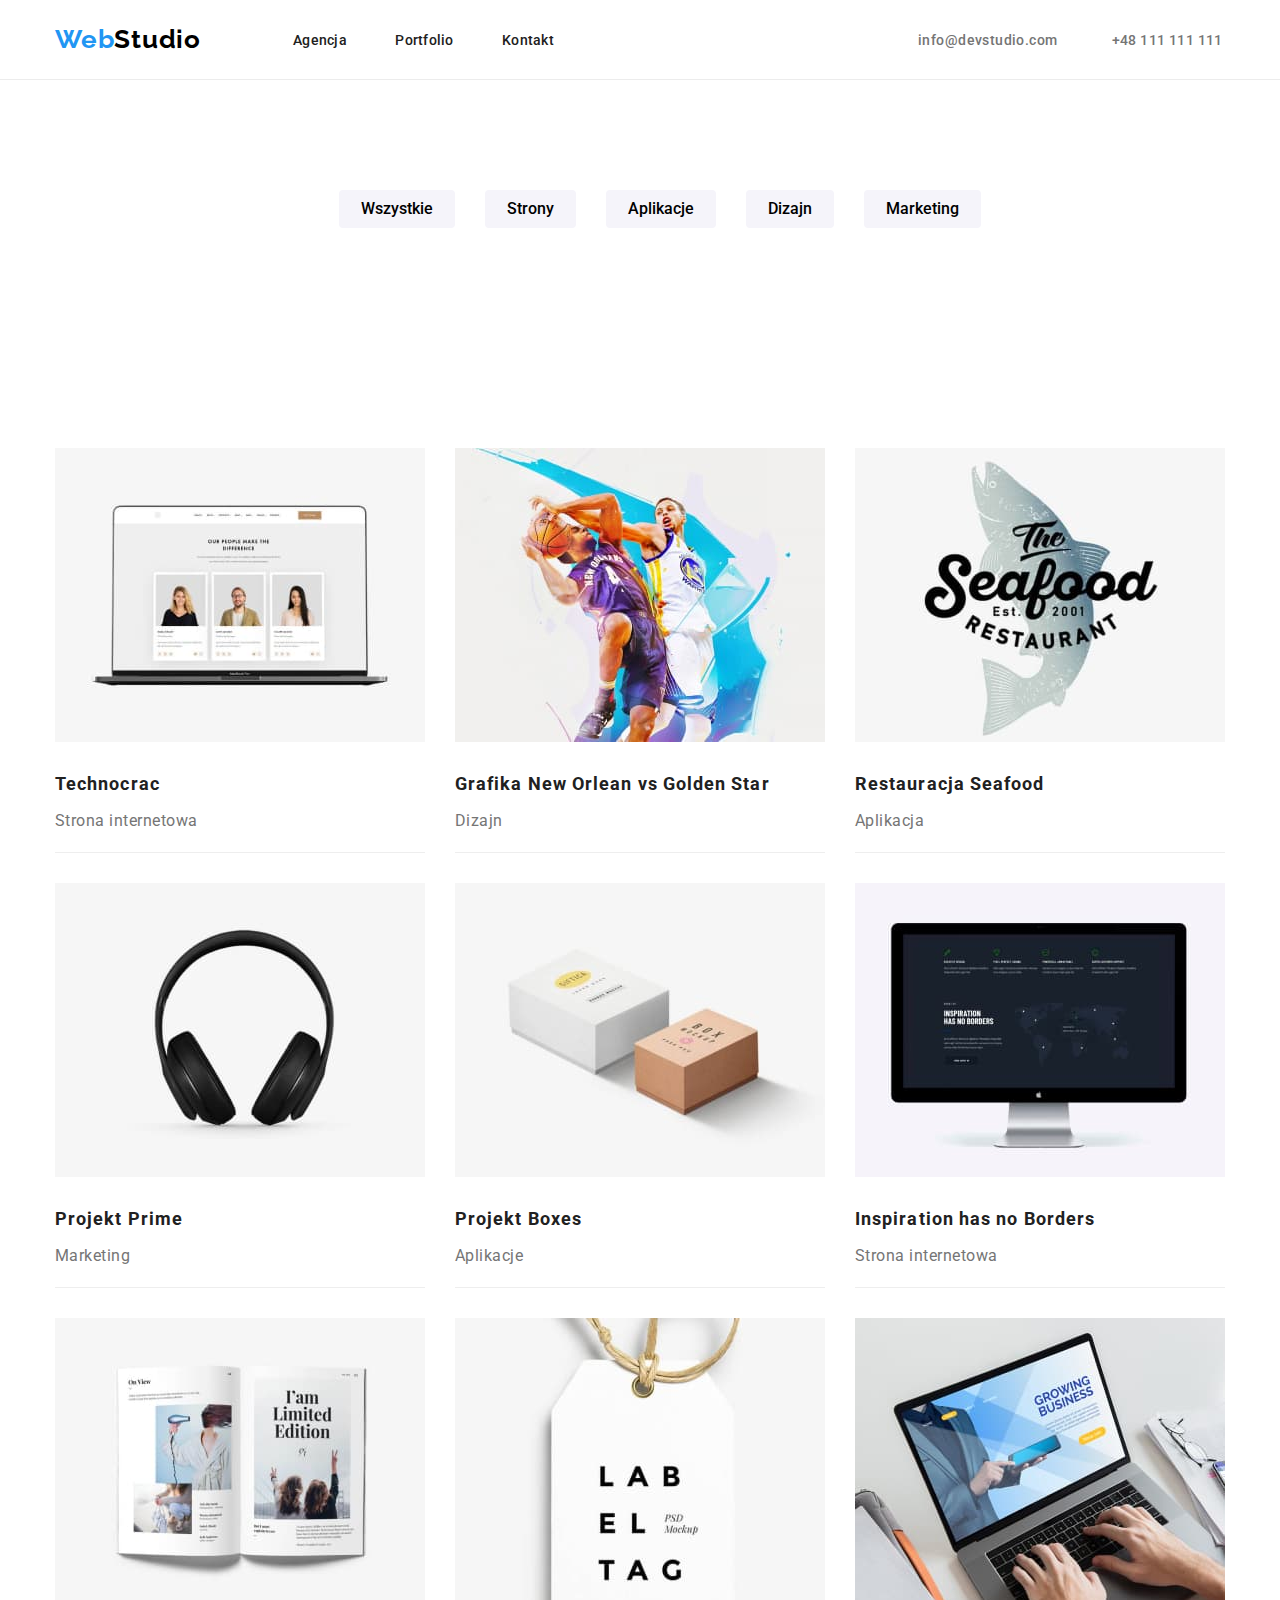
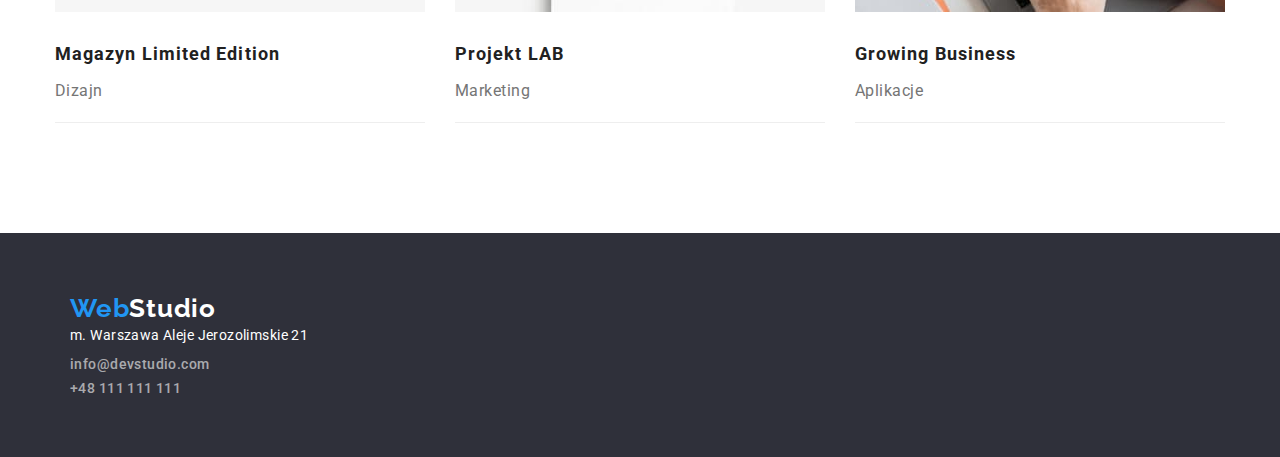
==== commit bbe62487: "changes: ready for check" ====
--- a/portfolio.html
+++ b/portfolio.html
@@ -34,8 +34,10 @@
             <a class="link" href="./portfolio.html">Portfolio</a>
             <a class="link" href="">Kontakt</a>
           </nav>
-          <a class="tell-mailto" href="mailto:info@devstudio.com">info@devstudio.com</a>
-          <a class="tell-mailto" href="tel:+48111111111">+48 111 111 111</a>
+          <div>
+            <a class="tell-mailto" href="mailto:info@devstudio.com">info@devstudio.com</a>
+            <a class="tell-mailto gap-between-header" href="tel:+48111111111">+48 111 111 111</a>
+          </div>
         </div>
       </section>
     </header>
@@ -113,15 +115,21 @@
         </div>
       </section>
     </main>
-    <footer class="footer">
-      <a class="web-studio-footer" href="">
-        <span class="web">Web</span><span class="studio-white">Studio</span></a
-      >
-      <address class="address">
-        m. Warszawa Aleje Jerozolimskie 21 <br />
-        <a class="tell-mailto" href="mailto:info@devstudio.com">info@devstudio.com</a>
-        <a class="tell-mailto" href="tel:+48111111111">+48 111 111 111</a>
-      </address>
+    <footer class="footer-background">
+      <div class="container">
+        <div class="footer">
+          <a class="web-studio-footer" href="">
+            <span class="web">Web</span><span class="studio-white">Studio</span></a
+          >
+          <address class="address">
+            m. Warszawa Aleje Jerozolimskie 21 <br />
+            <a class="color-gradient tell-mailto" href="mailto:info@devstudio.com"
+              >info@devstudio.com</a
+            >
+            <a class="color-gradient tell-mailto" href="tel:+48111111111">+48 111 111 111</a>
+          </address>
+        </div>
+      </div>
     </footer>
   </body>
 </html>
--- a/CSS/style.css
+++ b/CSS/style.css
@@ -33,9 +33,10 @@
 .header-flex {
   display: flex;
   align-items: center;
-  justify-content: space-between;
-  align-content: center;
+  /* justify-content: space-between;
+  align-content: center; */
   padding-top: 24px;
+  /* padding-left: 15px; */
 }
 .header-nav-flex {
   display: flex;
@@ -44,6 +45,7 @@
   justify-content: space-between;
   gap: 46px;
   width: 261px;
+  margin-right: 364px;
 }
 .web {
   font-family: Raleway;
@@ -73,6 +75,9 @@
 }
 .web-studio-header {
   text-decoration: none;
+  margin-right: 93px;
+  width: 145px;
+
   /* padding-top: 24px; */
 }
 
@@ -103,8 +108,8 @@
 .container {
   max-width: 1200px;
   width: 100%;
-  margin: 0 auto;
-  padding: 0 15px;
+  /* margin: 0 auto; */
+  /* padding: 0 15px; */
 }
 
 .section-box {
@@ -278,11 +283,12 @@
   /* align-content: space-around; */
 }
 .imgp {
-  border-right: 1px solid #eeeeee;
+  /* border-right: 1px solid #eeeeee; */
   border-bottom: 1px solid #eeeeee;
-  border-left: 1px solid #eeeeee;
-  /* flex-basis: auto; */
-  flex-basis: calc((100% - 3 * 30px) / 3);
+  /* border-left: 1px solid #eeeeee; */
+  flex-basis: auto;
+  /* flex-basis: calc((100% - 3 * 30px) / 3); */
+  /* width: auto; */
 }
 .proj-description {
   font-size: 18px;
@@ -290,6 +296,8 @@
   line-height: 2;
   letter-spacing: 0.06em;
   color: var(--brand-black);
+  margin: 20px 0 4px 0;
+  /* margin-bottom: 4px; */
 }
 
 .proj-type {
@@ -298,6 +306,7 @@
   line-height: 1.875;
   letter-spacing: 0.03em;
   color: var(--brand-grey);
+  margin-top: 4px;
 }
 
 /* FOOTER */
@@ -306,7 +315,7 @@
   background-color: var(--brand-background-dark);
 }
 .footer {
-  padding: 60px 0 60px 215px;
+  padding: 60px 0 60px 15px;
 }
 .web-studio-footer {
   text-decoration: none;
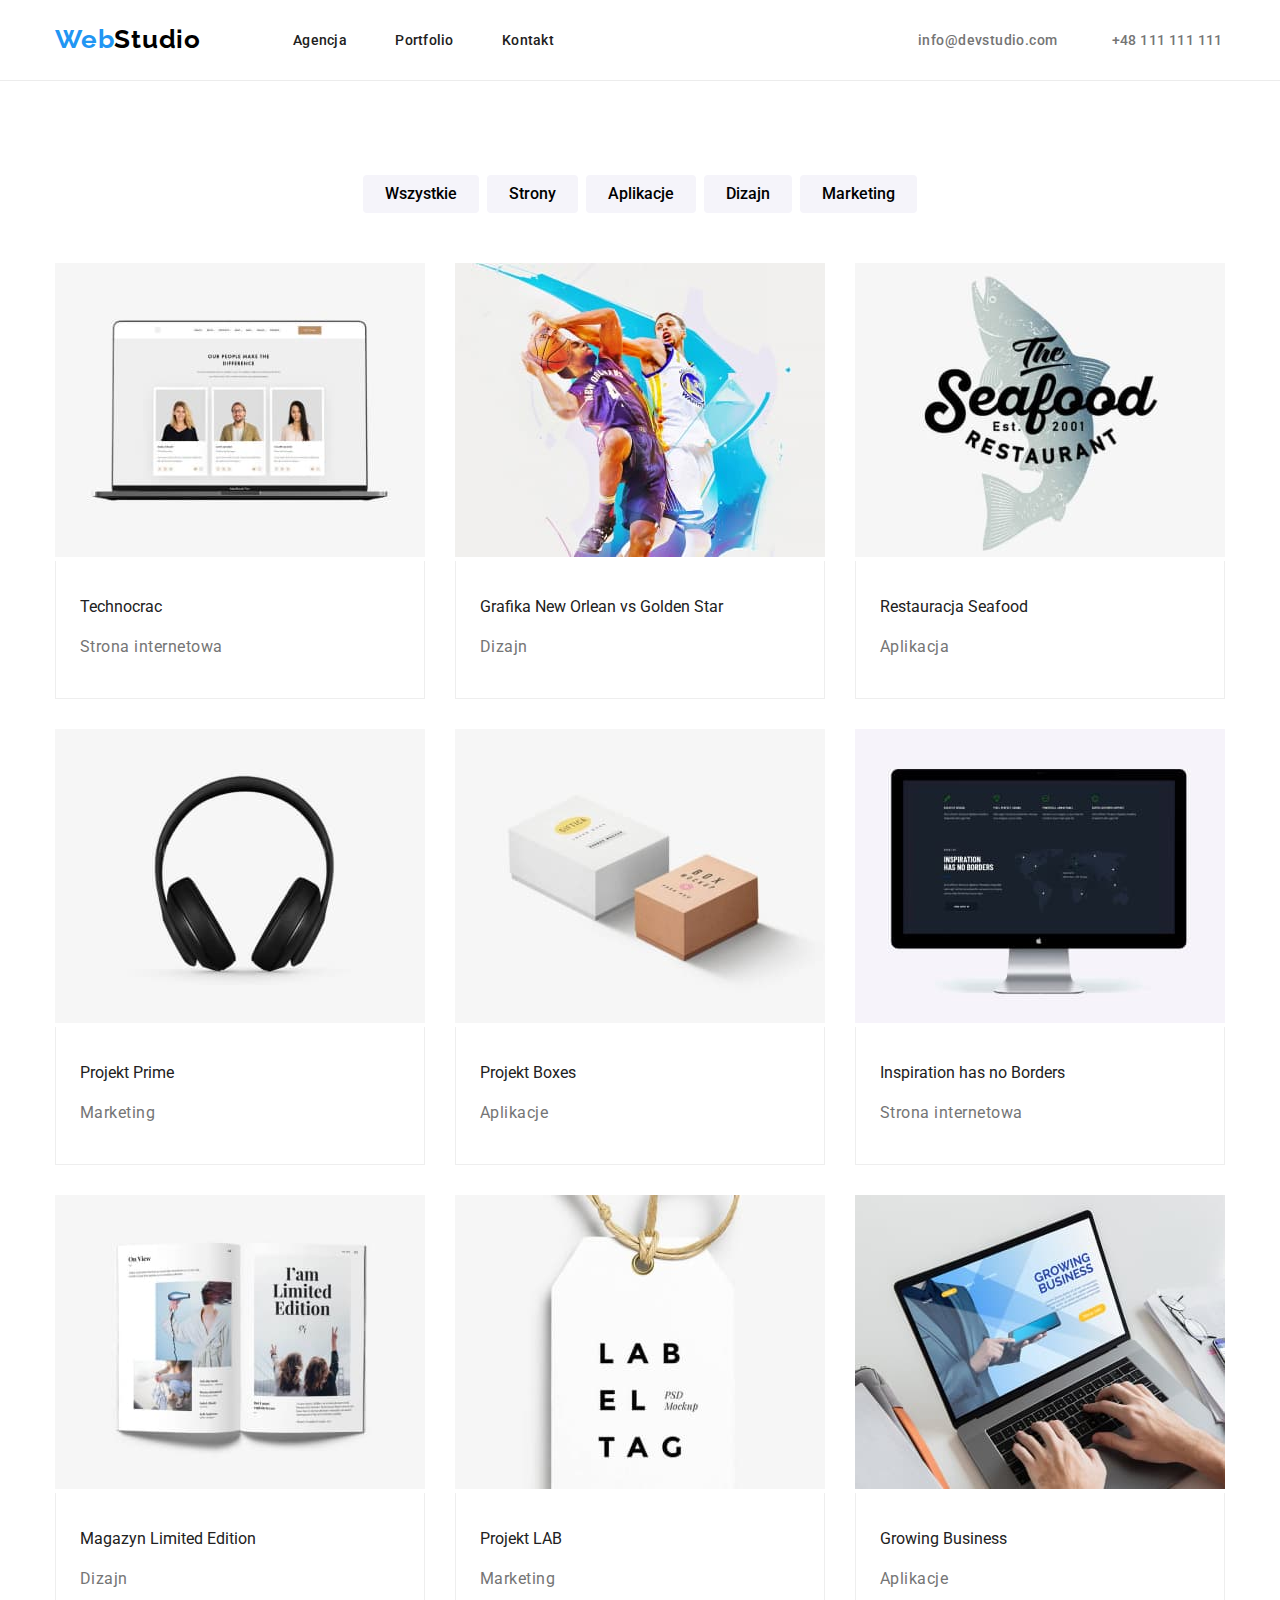
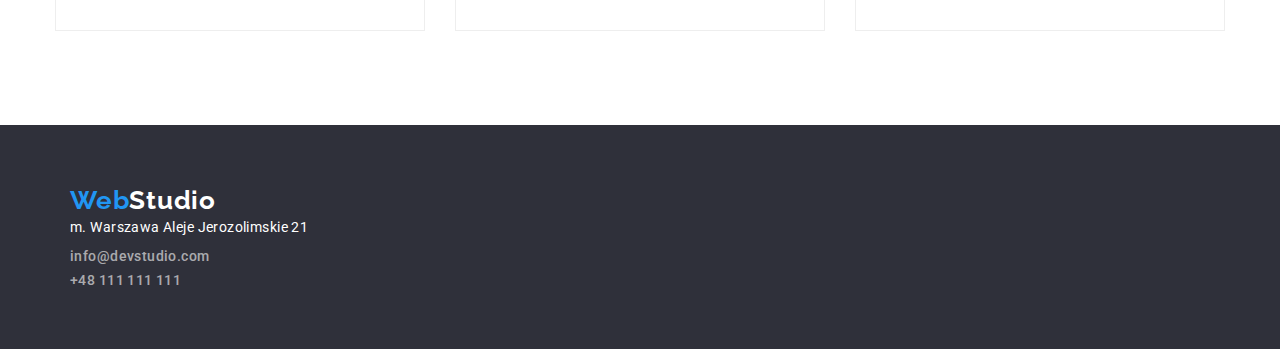
==== commit af9b6737: "changes" ====
--- a/portfolio.html
+++ b/portfolio.html
@@ -44,7 +44,7 @@
 
     <main>
       <!-- section buttons -->
-      <section class="section">
+      <section class="section section-padd-bottom-50">
         <div class="container">
           <ul class="buttonpflex">
             <li><button type="button" class="buttonp">Wszystkie</button></li>
@@ -58,48 +58,64 @@
 
       <!-- Section pictures -->
 
-      <section class="section">
+      <section class="section section-new">
         <div class="container">
           <ul class="picturesp-flex">
             <li class="imgp">
               <img src="images/img08.jpg" alt="Open laptop" width="370" />
-              <p class="proj-description">Technocrac</p>
-              <p class="proj-type">Strona internetowa</p>
+              <div class="description-portfolio">
+                <p class="proj-description">Technocrac</p>
+                <p class="proj-type">Strona internetowa</p>
+              </div>
             </li>
             <li class="imgp">
               <img src="images/img09.jpg" alt="Basketball players" width="370" />
-              <p class="proj-description">Grafika New Orlean vs Golden Star</p>
-              <p class="proj-type">Dizajn</p>
+              <div class="description-portfolio">
+                <p class="proj-description">Grafika New Orlean vs Golden Star</p>
+                <p class="proj-type">Dizajn</p>
+              </div>
             </li>
             <li class="imgp">
               <img src="images/img10.jpg" alt="Logo of restaurant" width="370" />
-              <p class="proj-description">Restauracja Seafood</p>
-              <p class="proj-type">Aplikacja</p>
+              <div class="description-portfolio">
+                <p class="proj-description">Restauracja Seafood</p>
+                <p class="proj-type">Aplikacja</p>
+              </div>
             </li>
             <li class="imgp">
               <img src="images/img11.jpg" alt="Headphones" width="370" />
-              <p class="proj-description">Projekt Prime</p>
-              <p class="proj-type">Marketing</p>
+              <div class="description-portfolio">
+                <p class="proj-description">Projekt Prime</p>
+                <p class="proj-type">Marketing</p>
+              </div>
             </li>
             <li class="imgp">
               <img src="images/img12.jpg" alt="Two boxes" width="370" />
-              <p class="proj-description">Projekt Boxes</p>
-              <p class="proj-type">Aplikacje</p>
+              <div class="description-portfolio">
+                <p class="proj-description">Projekt Boxes</p>
+                <p class="proj-type">Aplikacje</p>
+              </div>
             </li>
             <li class="imgp">
               <img src="images/img13.jpg" alt="PC screen" width="370" />
-              <p class="proj-description">Inspiration has no Borders</p>
-              <p class="proj-type">Strona internetowa</p>
+              <div class="description-portfolio">
+                <p class="proj-description">Inspiration has no Borders</p>
+                <p class="proj-type">Strona internetowa</p>
+              </div>
             </li>
             <li class="imgp">
               <img src="images/img14.jpg" alt="Open book" width="370" />
-              <p class="proj-description">Magazyn Limited Edition</p>
-              <p class="proj-type">Dizajn</p>
+              <div class="description-portfolio">
+                <p class="proj-description">Magazyn Limited Edition</p>
+                <p class="proj-type">Dizajn</p>
+              </div>
             </li>
             <li class="imgp">
               <img src="images/img15.jpg" alt="Label" width="370" />
-              <p class="proj-description">Projekt LAB</p>
-              <p class="proj-type">Marketing</p>
+              <div class="description-portfolio">
+                <p class="proj-description">Projekt LAB</p>
+                <p class="proj-type">Marketing</p>
+              </div>
             </li>
             <li class="imgp">
               <img
@@ -108,8 +124,10 @@
                 width="370"
                 height="294"
               />
-              <p class="proj-description">Growing Business</p>
-              <p class="proj-type">Aplikacje</p>
+              <div class="description-portfolio">
+                <p class="proj-description">Growing Business</p>
+                <p class="proj-type">Aplikacje</p>
+              </div>
             </li>
           </ul>
         </div>
--- a/CSS/style.css
+++ b/CSS/style.css
@@ -1,7 +1,11 @@
 * {
   box-sizing: border-box;
 }
-
+h1,
+ul {
+  margin: 0;
+  padding: 0;
+}
 ul {
   list-style-type: none;
   list-style: none;
@@ -28,7 +32,7 @@
 
 .top-background {
   border-bottom: 1px solid rgb(236, 236, 236);
-  height: 80px;
+  /* height: 80px; */
 }
 .header-flex {
   display: flex;
@@ -36,6 +40,7 @@
   /* justify-content: space-between;
   align-content: center; */
   padding-top: 24px;
+  padding-bottom: 25px;
   /* padding-left: 15px; */
 }
 .header-nav-flex {
@@ -105,66 +110,59 @@
   padding-bottom: 94px;
 }
 
-.container {
-  max-width: 1200px;
-  width: 100%;
-  /* margin: 0 auto; */
-  /* padding: 0 15px; */
-}
-
 .section-box {
   background-color: var(--brand-background-dark);
+  padding-top: 200px;
+  padding-bottom: 200px;
 }
 .title-box {
   max-height: 600px;
   flex-direction: column;
   align-items: center;
-  /* align-items: center; */
-  display: flex;
-  /* padding-top: 200px; */
+  display: flex;
 }
 .h1 {
-  display: block;
+  /* display: block; */
   color: var(--just-white);
   font-weight: 900;
   font-size: 44px;
   line-height: 1.36;
   text-align: center;
-  padding-top: 200px;
 }
 
 .button {
-  display: block;
+  /* display: block; */
   /* width: 200px;
   height: 50px; */
   font-family: roboto;
   font-weight: 700;
   font-size: 16px;
   line-height: 1.88;
-  align-items: center;
+  /* align-items: center; */
   text-align: center;
   color: var(--just-white);
   background: var(--brand-blue);
   box-shadow: 0px 4px 4px rgba(0, 0, 0, 0.15);
   border-radius: 4px;
   cursor: pointer;
-  margin-bottom: 200px;
   margin-top: 30px;
+  padding: 10px 40px;
 }
 
 /*  LOREM IPSUM */
 
 .container {
   max-width: 1200px;
-  width: 100%;
+  /* width: 100%; */
   margin: 0 auto;
   padding: 0 15px;
 }
 .loremipsum-flex {
   display: flex;
-  align-self: center;
+  justify-content: center;
+  align-self: auto;
   gap: 30px;
-  /* margin-top: 94px; */
+  /* width: 100%; */
 }
 
 .lorem-heading {
@@ -174,16 +172,19 @@
   letter-spacing: 0.03em;
   color: var(--brand-black);
   text-align: left;
-  margin: 89px 0 10px 0;
 }
 .lorem-content {
   font-size: 14px;
   line-height: 1.7;
   letter-spacing: 0.03em;
   color: var(--brand-grey);
+  text-align: left;
 }
 
 /* CZYM SIE ZAJMUJEMY */
+.section-new {
+  padding-top: 0px;
+}
 
 .section-heading {
   font-size: 36px;
@@ -197,7 +198,7 @@
   margin: 0 0 50px 0;
 }
 
-.czym-sie-flex {
+.what-we-do-flex {
   display: flex;
   gap: 30px;
   text-align: center;
@@ -206,11 +207,11 @@
 
 /* NASZ ZESPOL */
 
-.nasz-zespol-backgroundcolor {
+.our-team-backgroundcolor {
   background-color: rgba(245, 244, 250, 1);
 }
 
-.nasz-zespol-flex {
+.our-team-flex {
   display: flex;
   gap: 30px;
   text-align: center;
@@ -243,10 +244,12 @@
 }
 
 /* Portfolio */
-
+.section-padd-bottom-50 {
+  padding-bottom: 50px;
+}
 .buttonpflex {
   display: flex;
-  gap: 30px;
+  gap: 8px;
   text-align: center;
   justify-content: center;
 }
@@ -282,15 +285,21 @@
   padding: 0;
   /* align-content: space-around; */
 }
-.imgp {
+
+.description-portfolio {
+  padding: 20px 24px 20px 24px;
+  border-left: 1px solid #eeeeee;
+  border-right: 1px solid #eeeeee;
+  border-bottom: 1px solid #eeeeee;
+}
+/* .imgp {
   /* border-right: 1px solid #eeeeee; */
-  border-bottom: 1px solid #eeeeee;
-  /* border-left: 1px solid #eeeeee; */
-  flex-basis: auto;
-  /* flex-basis: calc((100% - 3 * 30px) / 3); */
-  /* width: auto; */
-}
-.proj-description {
+border-bottom: 1px solid #eeeeee;
+/* border-left: 1px solid #eeeeee; */
+flex-basis: auto;
+/* flex-basis: calc((100% - 3 * 30px) / 3); */
+/* width: auto; */
+*/ .proj-description {
   font-size: 18px;
   font-weight: 700;
   line-height: 2;
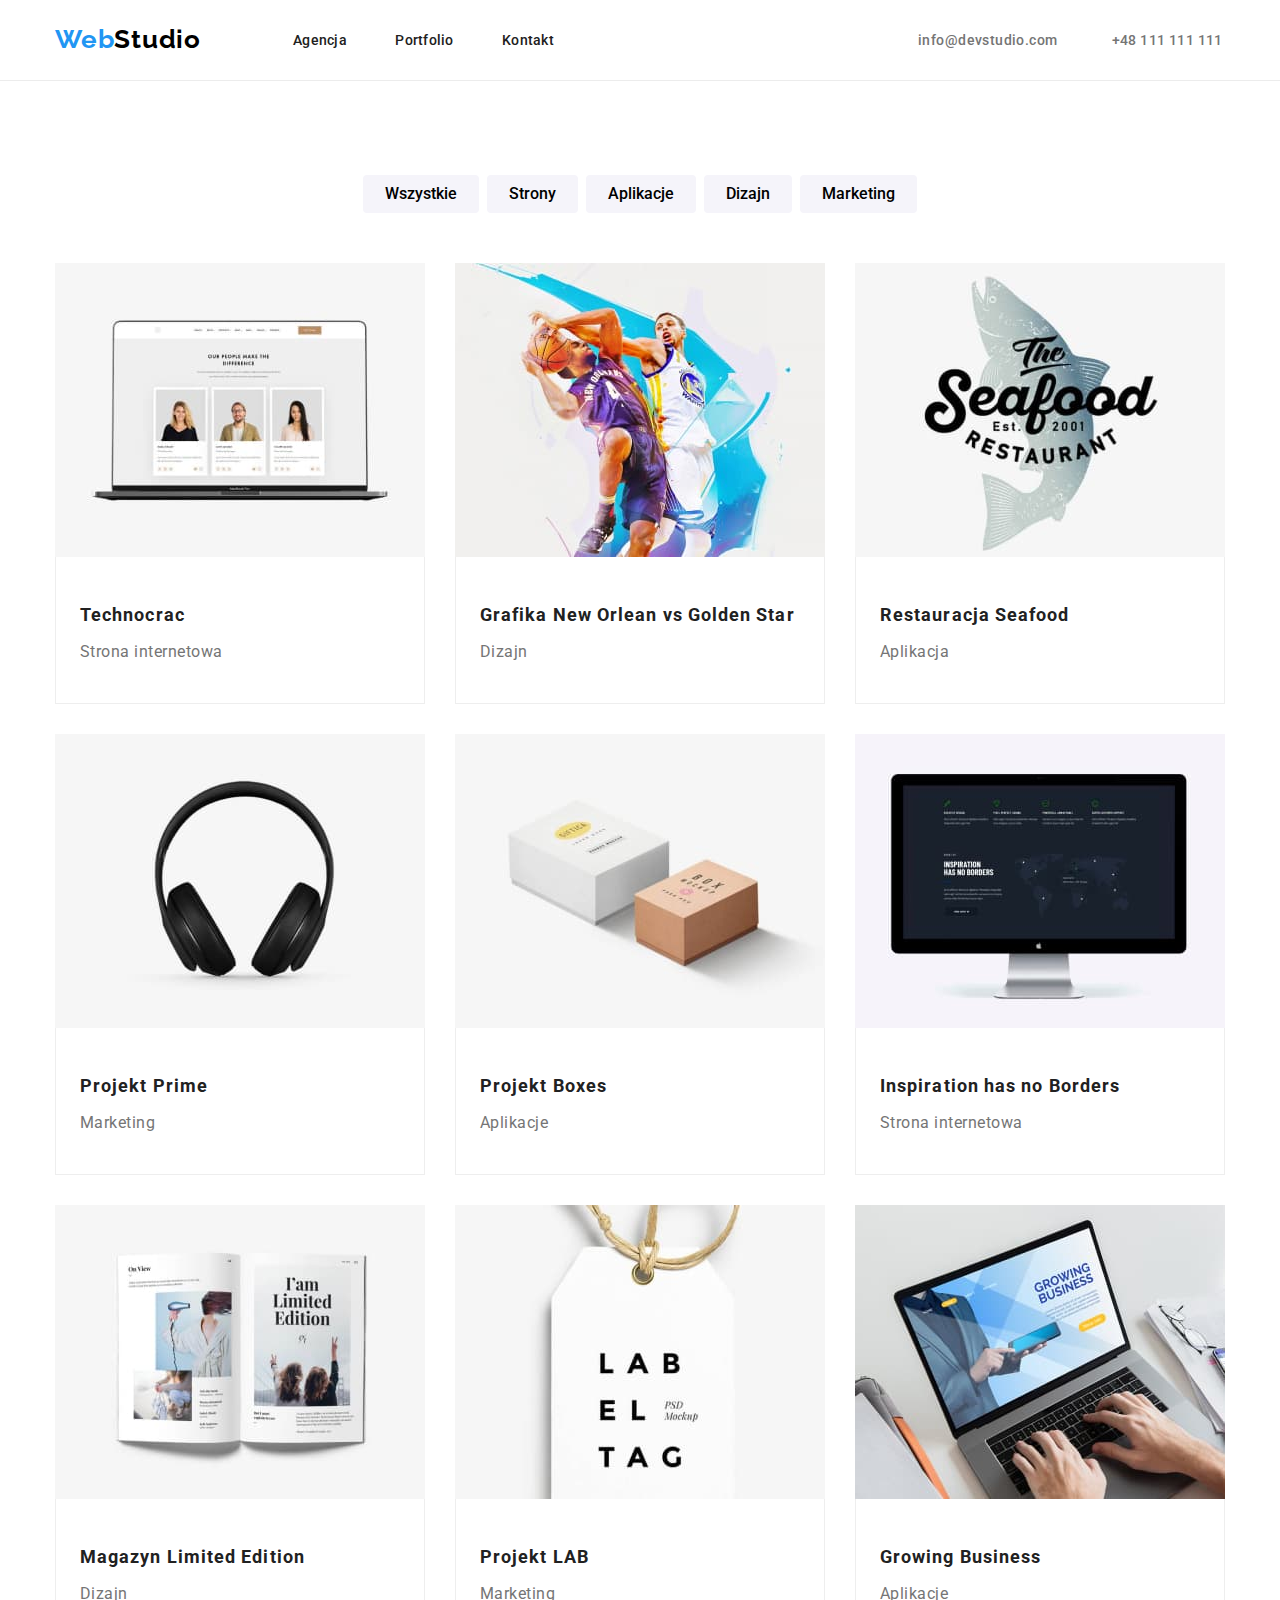
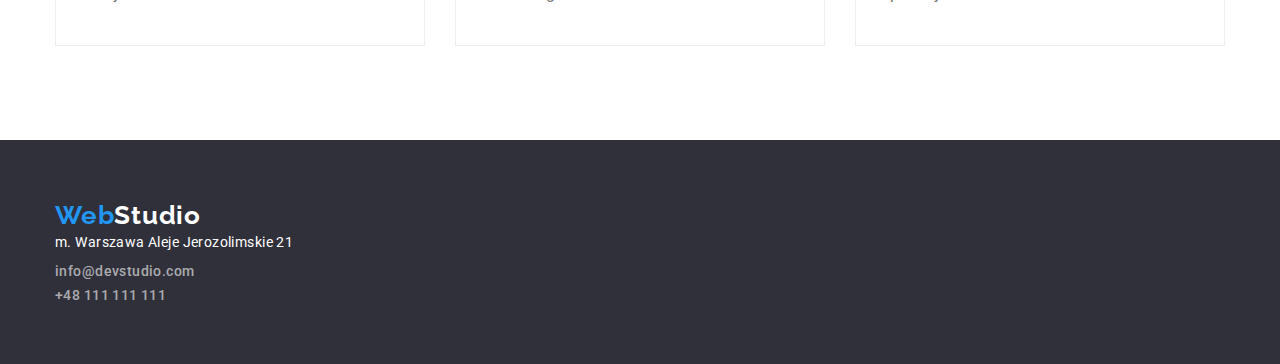
==== commit 454e1027: "changes" ====
--- a/portfolio.html
+++ b/portfolio.html
@@ -61,64 +61,65 @@
       <section class="section section-new">
         <div class="container">
           <ul class="picturesp-flex">
-            <li class="imgp">
-              <img src="images/img08.jpg" alt="Open laptop" width="370" />
+            <li>
+              <img class="imgp" src="images/img08.jpg" alt="Open laptop" width="370" />
               <div class="description-portfolio">
                 <p class="proj-description">Technocrac</p>
                 <p class="proj-type">Strona internetowa</p>
               </div>
             </li>
-            <li class="imgp">
-              <img src="images/img09.jpg" alt="Basketball players" width="370" />
+            <li>
+              <img class="imgp" src="images/img09.jpg" alt="Basketball players" width="370" />
               <div class="description-portfolio">
                 <p class="proj-description">Grafika New Orlean vs Golden Star</p>
                 <p class="proj-type">Dizajn</p>
               </div>
             </li>
-            <li class="imgp">
-              <img src="images/img10.jpg" alt="Logo of restaurant" width="370" />
+            <li>
+              <img class="imgp" src="images/img10.jpg" alt="Logo of restaurant" width="370" />
               <div class="description-portfolio">
                 <p class="proj-description">Restauracja Seafood</p>
                 <p class="proj-type">Aplikacja</p>
               </div>
             </li>
-            <li class="imgp">
-              <img src="images/img11.jpg" alt="Headphones" width="370" />
+            <li>
+              <img class="imgp" src="images/img11.jpg" alt="Headphones" width="370" />
               <div class="description-portfolio">
                 <p class="proj-description">Projekt Prime</p>
                 <p class="proj-type">Marketing</p>
               </div>
             </li>
-            <li class="imgp">
-              <img src="images/img12.jpg" alt="Two boxes" width="370" />
+            <li>
+              <img class="imgp" src="images/img12.jpg" alt="Two boxes" width="370" />
               <div class="description-portfolio">
                 <p class="proj-description">Projekt Boxes</p>
                 <p class="proj-type">Aplikacje</p>
               </div>
             </li>
-            <li class="imgp">
-              <img src="images/img13.jpg" alt="PC screen" width="370" />
+            <li>
+              <img class="imgp" src="images/img13.jpg" alt="PC screen" width="370" />
               <div class="description-portfolio">
                 <p class="proj-description">Inspiration has no Borders</p>
                 <p class="proj-type">Strona internetowa</p>
               </div>
             </li>
-            <li class="imgp">
-              <img src="images/img14.jpg" alt="Open book" width="370" />
+            <li>
+              <img class="imgp" src="images/img14.jpg" alt="Open book" width="370" />
               <div class="description-portfolio">
                 <p class="proj-description">Magazyn Limited Edition</p>
                 <p class="proj-type">Dizajn</p>
               </div>
             </li>
-            <li class="imgp">
-              <img src="images/img15.jpg" alt="Label" width="370" />
+            <li>
+              <img class="imgp" src="images/img15.jpg" alt="Label" width="370" />
               <div class="description-portfolio">
                 <p class="proj-description">Projekt LAB</p>
                 <p class="proj-type">Marketing</p>
               </div>
             </li>
-            <li class="imgp">
+            <li>
               <img
+                class="imgp"
                 src="images/img16.jpg"
                 alt="Open laptop with screen on"
                 width="370"
--- a/CSS/style.css
+++ b/CSS/style.css
@@ -116,7 +116,7 @@
   padding-bottom: 200px;
 }
 .title-box {
-  max-height: 600px;
+  /* max-height: 600px; */
   flex-direction: column;
   align-items: center;
   display: flex;
@@ -127,7 +127,9 @@
   font-weight: 900;
   font-size: 44px;
   line-height: 1.36;
-  text-align: center;
+  letter-spacing: 0.06em;
+  text-align: center;
+  max-width: 696px;
 }
 
 .button {
@@ -172,6 +174,8 @@
   letter-spacing: 0.03em;
   color: var(--brand-black);
   text-align: left;
+  margin-top: 0px;
+  margin-bottom: 14px;
 }
 .lorem-content {
   font-size: 14px;
@@ -196,6 +200,7 @@
   justify-content: center;
   align-items: center;
   margin: 0 0 50px 0;
+  text-align: center;
 }
 
 .what-we-do-flex {
@@ -285,6 +290,9 @@
   padding: 0;
   /* align-content: space-around; */
 }
+.imgp {
+  display: block;
+}
 
 .description-portfolio {
   padding: 20px 24px 20px 24px;
@@ -292,14 +300,8 @@
   border-right: 1px solid #eeeeee;
   border-bottom: 1px solid #eeeeee;
 }
-/* .imgp {
-  /* border-right: 1px solid #eeeeee; */
-border-bottom: 1px solid #eeeeee;
-/* border-left: 1px solid #eeeeee; */
-flex-basis: auto;
-/* flex-basis: calc((100% - 3 * 30px) / 3); */
-/* width: auto; */
-*/ .proj-description {
+
+.proj-description {
   font-size: 18px;
   font-weight: 700;
   line-height: 2;
@@ -324,7 +326,7 @@
   background-color: var(--brand-background-dark);
 }
 .footer {
-  padding: 60px 0 60px 15px;
+  padding: 60px 0 60px 0px;
 }
 .web-studio-footer {
   text-decoration: none;
